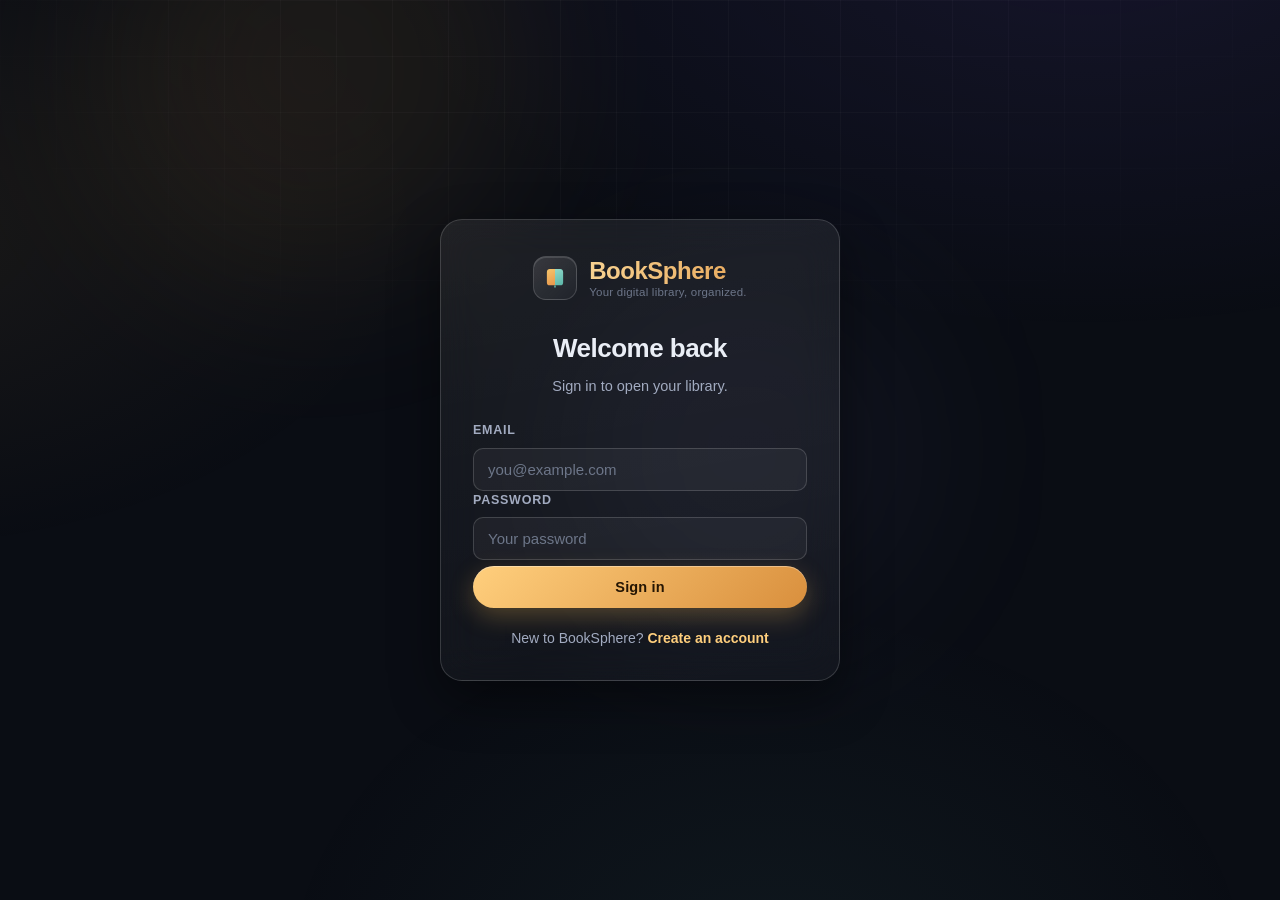
==== src/main/resources/static/customer-dashboard.html @ 78bd6151 "Added authentication" ====
<!DOCTYPE html>
<html lang="en">
<head>
  <meta charset="UTF-8">
  <meta name="viewport" content="width=device-width, initial-scale=1.0">
  <meta name="description" content="Customer dashboard - BookSphere.">
  <title>Customer Dashboard &middot; BookSphere</title>
  <link rel="stylesheet" href="css/style.css">
  <link rel="stylesheet" href="css/auth.css">
</head>
<body data-page="dashboard" data-role="CUSTOMER">

  <div class="app-bg" aria-hidden="true">
    <div class="orb orb--amber"></div>
    <div class="orb orb--teal"></div>
    <div class="grid-haze"></div>
  </div>

  <header class="site-header">
    <div class="site-header-inner">
      <a class="brand" href="#" aria-label="BookSphere home">
        <span class="brand-mark" aria-hidden="true">
          <svg viewBox="0 0 32 32" fill="none">
            <path d="M6 8.5C6 6.57 7.57 5 9.5 5H16v20H9.5A3.5 3.5 0 0 1 6 21.5v-13Z" fill="url(#g-brand)"/>
            <path d="M26 8.5C26 6.57 24.43 5 22.5 5H16v20h6.5a3.5 3.5 0 0 0 3.5-3.5v-13Z" fill="url(#g-brand2)"/>
            <rect x="15.1" y="25" width="1.8" height="3" rx="0.9" fill="url(#g-brand2)"/>
            <defs>
              <linearGradient id="g-brand" x1="6" y1="5" x2="16" y2="25" gradientUnits="userSpaceOnUse">
                <stop stop-color="#F5C56B"/><stop offset="1" stop-color="#E8964B"/>
              </linearGradient>
              <linearGradient id="g-brand2" x1="16" y1="5" x2="26" y2="25" gradientUnits="userSpaceOnUse">
                <stop stop-color="#8FD8C9"/><stop offset="1" stop-color="#5BB6A8"/>
              </linearGradient>
            </defs>
          </svg>
        </span>
        <span class="brand-text">
          <span class="brand-name">BookSphere</span>
          <span class="brand-tagline">Your digital library, organized.</span>
        </span>
      </a>

      <nav class="header-actions" aria-label="User actions">
        <span class="user-chip">
          <span class="user-name" id="userName">…</span>
          <span class="role-badge role-badge--customer" id="userRole">CUSTOMER</span>
        </span>
        <button type="button" class="btn btn-ghost" id="logoutBtn">
          <svg class="icon" viewBox="0 0 24 24" aria-hidden="true"><path d="M9 21H5a2 2 0 0 1-2-2V5a2 2 0 0 1 2-2h4M16 17l5-5-5-5M21 12H9" stroke="currentColor" stroke-width="2" stroke-linecap="round" stroke-linejoin="round" fill="none"/></svg>
          <span>Logout</span>
        </button>
      </nav>
    </div>
  </header>

  <main class="page">
    <section class="placeholder-panel animate-in">
      <div class="placeholder-art" aria-hidden="true">
        <svg viewBox="0 0 120 96">
          <rect x="18" y="26" width="34" height="48" rx="6" fill="none" stroke="#F5C56B" stroke-width="2.5" opacity=".85"/>
          <rect x="30" y="14" width="34" height="48" rx="6" fill="none" stroke="#7ED6C8" stroke-width="2.5" opacity=".85"/>
          <rect x="42" y="4" width="34" height="48" rx="6" fill="#2A303F"/>
          <rect x="42" y="4" width="34" height="48" rx="6" fill="none" stroke="#A9A3F5" stroke-width="2.5"/>
        </svg>
      </div>
      <p class="eyebrow">Customer Area</p>
      <h1>Welcome, <span id="userGreeting">Customer</span></h1>
      <p class="state-note">
        Your personal dashboard is on its way. Browsing and borrowing features will be
        implemented in the next stage.
      </p>
    </section>
  </main>

  <script src="js/auth.js" defer></script>
</body>
</html>
---- src/main/resources/static/css/style.css ----
/* ==========================================================================
   BookSphere — digital library control center
   Sections:
   1. Design tokens
   2. Reset & base
   3. Background decoration
   4. Buttons & icons
   5. Header
   6. Hero
   7. Statistics
   8. Collection toolbar & search
   9. Book cards
   10. State panels (loading / empty / error)
   11. Modals & forms
   12. Toasts
   13. Utilities
   14. Motion
   15. Responsive
   ========================================================================== */

/* --------------------------------------------------------------------------
   1. Design tokens
   -------------------------------------------------------------------------- */
:root {
  --bg: #0a0d14;
  --bg-soft: #0e1220;
  --surface: rgba(255, 255, 255, 0.045);
  --surface-strong: rgba(255, 255, 255, 0.08);
  --surface-hover: rgba(255, 255, 255, 0.1);
  --border: rgba(255, 255, 255, 0.09);
  --border-strong: rgba(255, 255, 255, 0.16);

  --text: #eaeef6;
  --text-dim: #a2abc0;
  --text-faint: #6d7689;

  --accent: #f0b653;
  --accent-strong: #ffcf7d;
  --accent-deep: #d98f3d;
  --teal: #6fd0c2;
  --violet: #9f9aee;
  --danger: #ef6d6d;
  --danger-strong: #ff8f8f;
  --success: #6fd0a2;

  --radius-sm: 10px;
  --radius: 16px;
  --radius-lg: 22px;

  --shadow: 0 18px 50px rgba(0, 0, 0, 0.45);
  --shadow-soft: 0 10px 30px rgba(0, 0, 0, 0.32);

  --font: "Inter", "Segoe UI", -apple-system, BlinkMacSystemFont, Roboto, "Helvetica Neue", Arial, sans-serif;

  --header-h: 76px;
  --page-max: 1240px;

  --ease: cubic-bezier(0.22, 1, 0.36, 1);
}

/* --------------------------------------------------------------------------
   2. Reset & base
   -------------------------------------------------------------------------- */
*,
*::before,
*::after {
  box-sizing: border-box;
  margin: 0;
  padding: 0;
}

html {
  scroll-behavior: smooth;
}

body {
  font-family: var(--font);
  background: var(--bg);
  color: var(--text);
  line-height: 1.55;
  min-height: 100vh;
  -webkit-font-smoothing: antialiased;
  text-rendering: optimizeLegibility;
  overflow-x: hidden;
}

button {
  font-family: inherit;
  cursor: pointer;
  border: none;
  background: none;
  color: inherit;
}

input {
  font-family: inherit;
}

a {
  color: inherit;
  text-decoration: none;
}

::selection {
  background: rgba(240, 182, 83, 0.32);
  color: var(--text);
}

:focus-visible {
  outline: 2px solid var(--accent);
  outline-offset: 2px;
  border-radius: 4px;
}

.sr-only {
  position: absolute;
  width: 1px;
  height: 1px;
  padding: 0;
  margin: -1px;
  overflow: hidden;
  clip: rect(0 0 0 0);
  white-space: nowrap;
  border: 0;
}

.icon {
  width: 18px;
  height: 18px;
  flex: none;
}

/* --------------------------------------------------------------------------
   3. Background decoration
   -------------------------------------------------------------------------- */
.app-bg {
  position: fixed;
  inset: 0;
  z-index: -1;
  pointer-events: none;
  overflow: hidden;
}

.app-bg::before {
  content: "";
  position: absolute;
  inset: 0;
  background:
    radial-gradient(1200px 700px at 85% -10%, rgba(127, 94, 255, 0.10), transparent 60%),
    radial-gradient(1000px 600px at -10% 25%, rgba(240, 182, 83, 0.07), transparent 55%),
    radial-gradient(900px 700px at 60% 110%, rgba(111, 208, 194, 0.06), transparent 55%);
}

.grid-haze {
  position: absolute;
  inset: 0;
  background-image:
    linear-gradient(rgba(255, 255, 255, 0.028) 1px, transparent 1px),
    linear-gradient(90deg, rgba(255, 255, 255, 0.028) 1px, transparent 1px);
  background-size: 56px 56px;
  mask-image: radial-gradient(ellipse 80% 60% at 50% 0%, #000 30%, transparent 75%);
  -webkit-mask-image: radial-gradient(ellipse 80% 60% at 50% 0%, #000 30%, transparent 75%);
}

.orb {
  position: absolute;
  border-radius: 50%;
  filter: blur(90px);
  opacity: 0.5;
}

.orb--amber { width: 420px; height: 420px; background: rgba(240, 182, 83, 0.16); top: -140px; left: 8%; }
.orb--teal  { width: 380px; height: 380px; background: rgba(111, 208, 194, 0.13); bottom: -120px; right: 6%; }
.orb--violet{ width: 360px; height: 360px; background: rgba(159, 154, 238, 0.12); top: 30%; right: 28%; }

/* --------------------------------------------------------------------------
   4. Buttons & icons
   -------------------------------------------------------------------------- */
.btn {
  display: inline-flex;
  align-items: center;
  justify-content: center;
  gap: 8px;
  padding: 11px 20px;
  border-radius: 999px;
  font-size: 14.5px;
  font-weight: 600;
  letter-spacing: 0.01em;
  transition: transform 0.18s var(--ease), box-shadow 0.18s var(--ease), background 0.18s var(--ease), border-color 0.18s var(--ease), color 0.18s var(--ease);
  white-space: nowrap;
  user-select: none;
}

.btn:active { transform: translateY(1px) scale(0.985); }

.btn-primary {
  background: linear-gradient(135deg, var(--accent-strong), var(--accent-deep));
  color: #241503;
  box-shadow: 0 8px 24px rgba(240, 182, 83, 0.28), inset 0 1px 0 rgba(255, 255, 255, 0.35);
}

.btn-primary:hover {
  transform: translateY(-1px);
  box-shadow: 0 12px 30px rgba(240, 182, 83, 0.38), inset 0 1px 0 rgba(255, 255, 255, 0.4);
}

.btn-ghost {
  background: var(--surface);
  border: 1px solid var(--border-strong);
  color: var(--text);
}

.btn-ghost:hover {
  background: var(--surface-hover);
  border-color: rgba(255, 255, 255, 0.26);
  transform: translateY(-1px);
}

.btn-danger {
  background: linear-gradient(135deg, #ff8f8f, #d95050);
  color: #2b0707;
  box-shadow: 0 8px 24px rgba(239, 109, 109, 0.25);
}

.btn-danger:hover {
  transform: translateY(-1px);
  box-shadow: 0 12px 30px rgba(239, 109, 109, 0.35);
}

.btn:disabled {
  opacity: 0.55;
  cursor: not-allowed;
  transform: none !important;
  box-shadow: none !important;
}

.icon-btn {
  display: inline-flex;
  align-items: center;
  justify-content: center;
  width: 34px;
  height: 34px;
  border-radius: 10px;
  background: var(--surface);
  border: 1px solid var(--border);
  color: var(--text-dim);
  font-size: 20px;
  line-height: 1;
  transition: background 0.16s var(--ease), color 0.16s var(--ease), border-color 0.16s var(--ease), transform 0.16s var(--ease);
}

.icon-btn:hover {
  background: var(--surface-hover);
  color: var(--text);
  transform: translateY(-1px);
}

/* Small square action buttons on cards */
.card-btn {
  display: inline-flex;
  align-items: center;
  justify-content: center;
  width: 34px;
  height: 34px;
  border-radius: 10px;
  border: 1px solid var(--border);
  background: var(--surface);
  color: var(--text-dim);
  transition: all 0.16s var(--ease);
}

.card-btn svg { width: 16px; height: 16px; }

.card-btn--edit:hover {
  color: var(--accent-strong);
  border-color: rgba(240, 182, 83, 0.4);
  background: rgba(240, 182, 83, 0.1);
}

.card-btn--delete:hover {
  color: var(--danger-strong);
  border-color: rgba(239, 109, 109, 0.4);
  background: rgba(239, 109, 109, 0.1);
}

/* --------------------------------------------------------------------------
   5. Header
   -------------------------------------------------------------------------- */
.site-header {
  position: sticky;
  top: 0;
  z-index: 40;
  height: var(--header-h);
  backdrop-filter: blur(18px);
  -webkit-backdrop-filter: blur(18px);
  background: rgba(10, 13, 20, 0.72);
  border-bottom: 1px solid var(--border);
}

.site-header-inner {
  max-width: var(--page-max);
  margin: 0 auto;
  padding: 0 28px;
  height: 100%;
  display: flex;
  align-items: center;
  justify-content: space-between;
  gap: 20px;
}

.brand {
  display: flex;
  align-items: center;
  gap: 12px;
  border-radius: 12px;
}

.brand-mark {
  display: grid;
  place-items: center;
  width: 44px;
  height: 44px;
  border-radius: 13px;
  background: linear-gradient(140deg, rgba(255, 255, 255, 0.12), rgba(255, 255, 255, 0.03));
  border: 1px solid var(--border-strong);
  box-shadow: inset 0 1px 0 rgba(255, 255, 255, 0.12);
}

.brand-mark svg { width: 26px; height: 26px; }

.brand-text { display: flex; flex-direction: column; line-height: 1.2; }

.brand-name {
  font-size: 20px;
  font-weight: 800;
  letter-spacing: -0.02em;
  background: linear-gradient(90deg, #f7d291, #e9a95c);
  -webkit-background-clip: text;
  background-clip: text;
  -webkit-text-fill-color: transparent;
}

.brand-tagline {
  font-size: 11.5px;
  color: var(--text-faint);
  letter-spacing: 0.02em;
}

.header-actions { display: flex; align-items: center; gap: 12px; }

/* --------------------------------------------------------------------------
   6. Hero
   -------------------------------------------------------------------------- */
.page {
  max-width: var(--page-max);
  margin: 0 auto;
  padding: 0 28px;
}

.hero {
  position: relative;
  display: grid;
  grid-template-columns: 1.15fr 0.85fr;
  gap: 40px;
  align-items: center;
  padding: 72px 0 48px;
}

.hero-copy { position: relative; z-index: 2; }

.eyebrow {
  display: inline-flex;
  align-items: center;
  gap: 8px;
  font-size: 12px;
  font-weight: 700;
  letter-spacing: 0.16em;
  text-transform: uppercase;
  color: var(--accent);
  margin-bottom: 18px;
}

.eyebrow::before {
  content: "";
  width: 22px;
  height: 1.5px;
  background: linear-gradient(90deg, var(--accent), transparent);
  border-radius: 2px;
}

.hero-title {
  font-size: clamp(40px, 5.4vw, 66px);
  font-weight: 800;
  line-height: 1.04;
  letter-spacing: -0.035em;
  margin-bottom: 20px;
}

.hero-accent {
  background: linear-gradient(100deg, #f6cf86, #e9a95c 55%, #b98c4a);
  -webkit-background-clip: text;
  background-clip: text;
  -webkit-text-fill-color: transparent;
}

.hero-sub {
  font-size: 17px;
  color: var(--text-dim);
  max-width: 52ch;
}

.hero-art { position: relative; display: flex; justify-content: center; z-index: 1; }

.hero-art-stack { position: relative; }

.stack-svg {
  width: min(400px, 100%);
  height: auto;
  filter: drop-shadow(0 30px 50px rgba(0, 0, 0, 0.5));
}

.hero-art-glow {
  position: absolute;
  inset: 12% 5%;
  background: radial-gradient(closest-side, rgba(240, 182, 83, 0.22), rgba(111, 208, 194, 0.12), transparent);
  filter: blur(30px);
  z-index: -1;
  border-radius: 50%;
}

/* --------------------------------------------------------------------------
   7. Statistics
   -------------------------------------------------------------------------- */
.stats {
  display: grid;
  grid-template-columns: repeat(3, 1fr);
  gap: 16px;
  margin-bottom: 64px;
}

.stat-card {
  display: flex;
  align-items: center;
  gap: 16px;
  padding: 22px 24px;
  background: linear-gradient(150deg, var(--surface-strong), var(--surface));
  border: 1px solid var(--border);
  border-radius: var(--radius);
  backdrop-filter: blur(14px);
  -webkit-backdrop-filter: blur(14px);
  box-shadow: var(--shadow-soft);
  transition: transform 0.22s var(--ease), border-color 0.22s var(--ease);
}

.stat-card:hover {
  transform: translateY(-3px);
  border-color: var(--border-strong);
}

.stat-icon {
  display: grid;
  place-items: center;
  width: 48px;
  height: 48px;
  border-radius: 14px;
  flex: none;
}

.stat-icon svg {
  width: 24px;
  height: 24px;
  stroke: currentColor;
  fill: none;
  stroke-width: 1.7;
  stroke-linecap: round;
  stroke-linejoin: round;
}

.stat-card--books .stat-icon      { color: var(--accent);  background: rgba(240, 182, 83, 0.12);  border: 1px solid rgba(240, 182, 83, 0.28); }
.stat-card--copies .stat-icon     { color: var(--teal);    background: rgba(111, 208, 194, 0.12); border: 1px solid rgba(111, 208, 194, 0.28); }
.stat-card--categories .stat-icon { color: var(--violet);  background: rgba(159, 154, 238, 0.12); border: 1px solid rgba(159, 154, 238, 0.28); }

.stat-body { display: flex; flex-direction: column; }

.stat-label {
  font-size: 12.5px;
  font-weight: 600;
  letter-spacing: 0.08em;
  text-transform: uppercase;
  color: var(--text-faint);
}

.stat-value {
  font-size: 32px;
  font-weight: 800;
  letter-spacing: -0.02em;
  line-height: 1.1;
}

.stat-card--books .stat-value      { color: var(--accent-strong); }
.stat-card--copies .stat-value     { color: var(--teal); }
.stat-card--categories .stat-value { color: var(--violet); }

/* --------------------------------------------------------------------------
   8. Collection toolbar & search
   -------------------------------------------------------------------------- */
.collection { padding-bottom: 40px; }

.collection-toolbar {
  display: flex;
  align-items: center;
  flex-wrap: wrap;
  gap: 16px;
  margin-bottom: 24px;
}

.collection-title {
  font-size: 26px;
  font-weight: 800;
  letter-spacing: -0.02em;
  margin-right: auto;
}

.search-wrap {
  position: relative;
  flex: 1 1 320px;
  max-width: 460px;
}

.search-icon {
  position: absolute;
  left: 15px;
  top: 50%;
  transform: translateY(-50%);
  width: 18px;
  height: 18px;
  fill: none;
  stroke: var(--text-faint);
  stroke-width: 1.9;
  stroke-linecap: round;
  pointer-events: none;
}

.search-input {
  width: 100%;
  padding: 12px 42px 12px 44px;
  border-radius: 999px;
  border: 1px solid var(--border-strong);
  background: var(--surface);
  color: var(--text);
  font-size: 14.5px;
  transition: border-color 0.18s var(--ease), background 0.18s var(--ease), box-shadow 0.18s var(--ease);
}

.search-input::placeholder { color: var(--text-faint); }

.search-input:focus {
  outline: none;
  border-color: rgba(240, 182, 83, 0.55);
  background: var(--surface-strong);
  box-shadow: 0 0 0 4px rgba(240, 182, 83, 0.12);
}

.search-input::-webkit-search-cancel-button { display: none; }

.search-clear {
  position: absolute;
  right: 10px;
  top: 50%;
  transform: translateY(-50%);
  width: 28px;
  height: 28px;
  border-radius: 50%;
  color: var(--text-dim);
  font-size: 18px;
  line-height: 1;
  display: grid;
  place-items: center;
  transition: background 0.16s var(--ease), color 0.16s var(--ease);
}

.search-clear:hover { background: var(--surface-hover); color: var(--text); }

.result-count {
  font-size: 13px;
  color: var(--text-faint);
  white-space: nowrap;
}

/* --------------------------------------------------------------------------
   9. Book cards
   -------------------------------------------------------------------------- */
.books-grid {
  display: grid;
  grid-template-columns: repeat(auto-fill, minmax(262px, 1fr));
  gap: 18px;
}

.book-card {
  position: relative;
  display: flex;
  flex-direction: column;
  border-radius: var(--radius);
  background: linear-gradient(160deg, var(--surface-strong), var(--surface));
  border: 1px solid var(--border);
  backdrop-filter: blur(12px);
  -webkit-backdrop-filter: blur(12px);
  box-shadow: var(--shadow-soft);
  overflow: hidden;
  cursor: pointer;
  transition: transform 0.22s var(--ease), border-color 0.22s var(--ease), box-shadow 0.22s var(--ease);
}

.book-card:hover {
  transform: translateY(-4px);
  border-color: var(--border-strong);
  box-shadow: 0 20px 46px rgba(0, 0, 0, 0.5);
}

/* Category-tinted spine accent */
.book-spine {
  position: absolute;
  inset: 0 auto 0 0;
  width: 5px;
  background: linear-gradient(180deg,
    hsl(var(--cat-hue) 85% 68%),
    hsl(var(--cat-hue) 80% 46%));
}

.book-card-body { padding: 22px 22px 18px; display: flex; flex-direction: column; gap: 6px; flex: 1; }

.book-card-top {
  display: flex;
  align-items: center;
  justify-content: space-between;
  gap: 10px;
  margin-bottom: 8px;
}

.badge {
  display: inline-flex;
  align-items: center;
  gap: 6px;
  padding: 4px 10px;
  border-radius: 999px;
  font-size: 11.5px;
  font-weight: 700;
  letter-spacing: 0.02em;
  color: hsl(var(--cat-hue) 90% 78%);
  background: hsla(var(--cat-hue), 70%, 60%, 0.14);
  border: 1px solid hsla(var(--cat-hue), 75%, 65%, 0.28);
}

.badge::before {
  content: "";
  width: 6px;
  height: 6px;
  border-radius: 50%;
  background: hsl(var(--cat-hue) 90% 70%);
  box-shadow: 0 0 8px hsl(var(--cat-hue) 90% 70%);
}

.book-id {
  font-size: 11.5px;
  font-weight: 700;
  color: var(--text-faint);
  letter-spacing: 0.04em;
}

.book-title {
  font-size: 17.5px;
  font-weight: 700;
  line-height: 1.3;
  letter-spacing: -0.015em;
  display: -webkit-box;
  -webkit-line-clamp: 2;
  -webkit-box-orient: vertical;
  overflow: hidden;
  min-height: 2.6em;
}

.book-author {
  font-size: 13.5px;
  color: var(--text-dim);
  display: -webkit-box;
  -webkit-line-clamp: 1;
  -webkit-box-orient: vertical;
  overflow: hidden;
}

.book-meta {
  display: flex;
  align-items: center;
  justify-content: space-between;
  gap: 10px;
  margin-top: 12px;
  padding-top: 14px;
  border-top: 1px dashed var(--border);
}

.book-price {
  font-size: 16px;
  font-weight: 800;
  color: var(--accent-strong);
  letter-spacing: -0.01em;
}

.book-qty {
  display: inline-flex;
  align-items: center;
  gap: 6px;
  font-size: 12.5px;
  font-weight: 600;
  color: var(--text-dim);
  padding: 4px 10px;
  border-radius: 999px;
  background: var(--surface);
  border: 1px solid var(--border);
}

.book-qty--none { color: var(--danger-strong); border-color: rgba(239, 109, 109, 0.3); }

.book-actions {
  display: flex;
  gap: 8px;
  margin-top: 16px;
  opacity: 0;
  transform: translateY(4px);
  transition: opacity 0.2s var(--ease), transform 0.2s var(--ease);
}

.book-card:hover .book-actions,
.book-card:focus-within .book-actions {
  opacity: 1;
  transform: translateY(0);
}

@media (hover: none) {
  .book-actions { opacity: 1; transform: none; }
}

/* --------------------------------------------------------------------------
   10. State panels (loading / empty / error)
   -------------------------------------------------------------------------- */
.state-panel {
  padding: 28px;
  text-align: center;
  border-radius: var(--radius-lg);
  background: linear-gradient(160deg, var(--surface), transparent 70%);
  border: 1px dashed var(--border-strong);
}

.state-panel--center {
  display: flex;
  flex-direction: column;
  align-items: center;
  gap: 12px;
  padding: 72px 28px;
}

.state-panel h3 {
  font-size: 20px;
  font-weight: 700;
  letter-spacing: -0.015em;
}

.state-note {
  color: var(--text-dim);
  font-size: 14.5px;
  max-width: 46ch;
}

.state-glyph {
  color: var(--danger-strong);
}

.state-glyph svg {
  width: 44px;
  height: 44px;
  fill: none;
  stroke: currentColor;
  stroke-width: 1.6;
  stroke-linecap: round;
  stroke-linejoin: round;
}

.empty-art { margin-bottom: 4px; }

.empty-art svg { width: 130px; height: auto; }

/* Loading skeletons */
.skeleton-grid {
  display: grid;
  grid-template-columns: repeat(auto-fill, minmax(262px, 1fr));
  gap: 18px;
}

.skeleton-card {
  height: 218px;
  border-radius: var(--radius);
  background: linear-gradient(100deg,
    var(--surface) 40%,
    rgba(255, 255, 255, 0.085) 50%,
    var(--surface) 60%);
  background-size: 220% 100%;
  animation: shimmer 1.4s linear infinite;
  border: 1px solid var(--border);
}

.state-panel .state-note {
  margin: 14px auto 0;
  display: flex;
  align-items: center;
  justify-content: center;
  gap: 10px;
}

.loading-spinner {
  width: 18px;
  height: 18px;
  border-radius: 50%;
  border: 2px solid var(--border-strong);
  border-top-color: var(--accent);
  animation: spin 0.8s linear infinite;
}

/* --------------------------------------------------------------------------
   11. Modals & forms
   -------------------------------------------------------------------------- */
.modal {
  position: fixed;
  inset: 0;
  z-index: 60;
  display: flex;
  align-items: center;
  justify-content: center;
  padding: 20px;
}

.modal[hidden] { display: none; }

.modal-backdrop {
  position: absolute;
  inset: 0;
  background: rgba(4, 6, 10, 0.68);
  backdrop-filter: blur(6px);
  -webkit-backdrop-filter: blur(6px);
  animation: fadeIn 0.2s ease both;
}

.modal-panel {
  position: relative;
  width: min(480px, 100%);
  max-height: calc(100vh - 48px);
  overflow-y: auto;
  background: linear-gradient(170deg, #151a29, #0e1220);
  border: 1px solid var(--border-strong);
  border-radius: var(--radius-lg);
  box-shadow: var(--shadow);
  padding: 26px;
  animation: modalIn 0.28s var(--ease) both;
}

.modal-panel--sm { width: min(400px, 100%); }

.modal-header {
  display: flex;
  align-items: center;
  justify-content: space-between;
  gap: 12px;
  margin-bottom: 22px;
}

.modal-header h2 {
  font-size: 21px;
  font-weight: 800;
  letter-spacing: -0.02em;
}

.modal-body p { color: var(--text-dim); font-size: 14.5px; }
.modal-body .state-note { margin-top: 6px; }

/* Form fields */
#bookForm { display: flex; flex-direction: column; gap: 16px; }

.field { display: flex; flex-direction: column; gap: 7px; }

.field label {
  font-size: 12.5px;
  font-weight: 700;
  letter-spacing: 0.06em;
  text-transform: uppercase;
  color: var(--text-dim);
}

.field-row {
  display: grid;
  grid-template-columns: 1fr 1fr;
  gap: 14px;
}

.field input {
  padding: 12px 14px;
  border-radius: var(--radius-sm);
  border: 1px solid var(--border-strong);
  background: rgba(255, 255, 255, 0.045);
  color: var(--text);
  font-size: 15px;
  transition: border-color 0.18s var(--ease), background 0.18s var(--ease), box-shadow 0.18s var(--ease);
}

.field input::placeholder { color: var(--text-faint); }

.field input:focus {
  outline: none;
  border-color: rgba(240, 182, 83, 0.55);
  background: rgba(255, 255, 255, 0.07);
  box-shadow: 0 0 0 4px rgba(240, 182, 83, 0.12);
}

.field input[aria-invalid="true"] {
  border-color: rgba(239, 109, 109, 0.6);
}

.input-affix { position: relative; }

.input-affix .affix {
  position: absolute;
  left: 14px;
  top: 50%;
  transform: translateY(-50%);
  color: var(--text-faint);
  font-size: 15px;
  font-weight: 600;
  pointer-events: none;
}

.input-affix input { width: 100%; padding-left: 30px; }

.form-error {
  padding: 11px 14px;
  border-radius: var(--radius-sm);
  font-size: 13.5px;
  color: var(--danger-strong);
  background: rgba(239, 109, 109, 0.1);
  border: 1px solid rgba(239, 109, 109, 0.28);
}

.form-actions {
  display: flex;
  justify-content: flex-end;
  gap: 10px;
  margin-top: 6px;
}

/* Details view */
.detail-block { display: flex; flex-direction: column; gap: 14px; }

.detail-cover {
  height: 110px;
  border-radius: var(--radius);
  background:
    linear-gradient(140deg, hsla(var(--cat-hue), 80%, 60%, 0.35), transparent 60%),
    linear-gradient(160deg, var(--surface-strong), var(--surface));
  border: 1px solid var(--border);
  display: flex;
  align-items: flex-end;
  padding: 16px 18px;
}

.detail-cover .badge { margin-bottom: 2px; }

.detail-title {
  font-size: 22px;
  font-weight: 800;
  letter-spacing: -0.02em;
  line-height: 1.25;
}

.detail-sub { color: var(--text-dim); font-size: 15px; }

.detail-grid {
  display: grid;
  grid-template-columns: 1fr 1fr;
  gap: 12px;
}

.detail-cell {
  padding: 14px 16px;
  border-radius: var(--radius-sm);
  background: var(--surface);
  border: 1px solid var(--border);
}

.detail-cell span {
  display: block;
  font-size: 11.5px;
  font-weight: 700;
  letter-spacing: 0.08em;
  text-transform: uppercase;
  color: var(--text-faint);
  margin-bottom: 4px;
}

.detail-cell strong {
  font-size: 17px;
  font-weight: 800;
  color: var(--text);
}

.detail-cell strong.dim { color: var(--text-dim); }

/* --------------------------------------------------------------------------
   12. Toasts
   -------------------------------------------------------------------------- */
.toast-region {
  position: fixed;
  right: 20px;
  bottom: 20px;
  z-index: 80;
  display: flex;
  flex-direction: column;
  gap: 10px;
  max-width: min(380px, calc(100vw - 40px));
}

.toast {
  display: flex;
  align-items: flex-start;
  gap: 11px;
  padding: 13px 15px;
  border-radius: var(--radius-sm);
  background: linear-gradient(160deg, #171c2c, #10141f);
  border: 1px solid var(--border-strong);
  box-shadow: var(--shadow);
  font-size: 14px;
  animation: toastIn 0.3s var(--ease) both;
}

.toast--closing { animation: toastOut 0.25s var(--ease) both; }

.toast-icon {
  width: 20px;
  height: 20px;
  flex: none;
  margin-top: 1px;
}

.toast--success .toast-icon { color: var(--success); }
.toast--error .toast-icon { color: var(--danger-strong); }
.toast--info .toast-icon { color: var(--accent); }

.toast-body { display: flex; flex-direction: column; gap: 2px; }

.toast-title {
  font-weight: 700;
  font-size: 13.5px;
}

.toast-msg { color: var(--text-dim); font-size: 13px; }

/* --------------------------------------------------------------------------
   13. Utilities
   -------------------------------------------------------------------------- */
.site-footer {
  padding: 40px 0 56px;
  text-align: center;
  color: var(--text-faint);
  font-size: 13px;
  border-top: 1px solid var(--border);
  margin-top: 32px;
}

/* --------------------------------------------------------------------------
   14. Motion
   -------------------------------------------------------------------------- */
@keyframes fadeIn {
  from { opacity: 0; }
  to { opacity: 1; }
}

@keyframes fadeUp {
  from { opacity: 0; transform: translateY(16px); }
  to { opacity: 1; transform: translateY(0); }
}

@keyframes modalIn {
  from { opacity: 0; transform: translateY(18px) scale(0.97); }
  to { opacity: 1; transform: translateY(0) scale(1); }
}

@keyframes toastIn {
  from { opacity: 0; transform: translateX(24px); }
  to { opacity: 1; transform: translateX(0); }
}

@keyframes toastOut {
  from { opacity: 1; transform: translateX(0); }
  to { opacity: 0; transform: translateX(24px); }
}

@keyframes shimmer {
  0% { background-position: 120% 0; }
  100% { background-position: -120% 0; }
}

@keyframes spin {
  to { transform: rotate(360deg); }
}

@keyframes floaty {
  0%, 100% { transform: translateY(0); }
  50% { transform: translateY(-10px); }
}

.book--back { animation: floaty 7s ease-in-out infinite; }
.book--mid  { animation: floaty 8.5s ease-in-out 0.6s infinite; }
.book--front{ animation: floaty 6.5s ease-in-out 1.1s infinite; }

.spark { animation: twinkle 3.2s ease-in-out infinite; }
.spark--b { animation-delay: 1.1s; }
.spark--c { animation-delay: 2s; }

@keyframes twinkle {
  0%, 100% { opacity: 0.5; transform: scale(0.85); }
  50% { opacity: 1; transform: scale(1.1); }
}

.animate-in {
  opacity: 0;
  animation: fadeUp 0.6s var(--ease) forwards;
  animation-delay: var(--delay, 0ms);
}

@media (prefers-reduced-motion: reduce) {
  *, *::before, *::after {
    animation-duration: 0.01ms !important;
    animation-iteration-count: 1 !important;
    transition-duration: 0.01ms !important;
  }
  html { scroll-behavior: auto; }
}

/* --------------------------------------------------------------------------
   15. Responsive
   -------------------------------------------------------------------------- */
@media (max-width: 900px) {
  .hero { grid-template-columns: 1fr; padding-top: 48px; }
  .hero-art { order: -1; }
  .stack-svg { width: min(300px, 80vw); }
}

@media (max-width: 680px) {
  :root { --header-h: 64px; }
  .page { padding: 0 18px; }
  .site-header-inner { padding: 0 18px; }
  .brand-tagline { display: none; }
  .stats { grid-template-columns: 1fr; gap: 12px; }
  .collection-toolbar { flex-direction: column; align-items: stretch; }
  .collection-title { margin-right: 0; }
  .search-wrap { max-width: none; }
  .result-count { align-self: flex-end; }
  .hero { padding-bottom: 36px; }
  .stats { margin-bottom: 44px; }
  .field-row { grid-template-columns: 1fr; }
  .detail-grid { grid-template-columns: 1fr; }
}
---- src/main/resources/static/css/auth.css ----
/* ==========================================================================
   BookSphere — authentication & dashboard placeholder styles
   Small add-on over style.css (reuses the design tokens / form fields).
   ========================================================================== */

/* --------------------------------------------------------------------------
   Auth pages (login / register)
   -------------------------------------------------------------------------- */
.auth-page {
  min-height: 100vh;
  display: flex;
  align-items: center;
  justify-content: center;
  padding: 32px 20px;
}

.auth-card {
  width: min(400px, 100%);
  padding: 36px 32px 30px;
  border-radius: var(--radius-lg);
  background: linear-gradient(170deg, rgba(255, 255, 255, 0.07), rgba(255, 255, 255, 0.03));
  border: 1px solid var(--border-strong);
  backdrop-filter: blur(18px);
  -webkit-backdrop-filter: blur(18px);
  box-shadow: var(--shadow);
}

.auth-card--wide { width: min(440px, 100%); }

.auth-brand {
  display: flex;
  align-items: center;
  justify-content: center;
  gap: 12px;
  margin-bottom: 28px;
}

.auth-brand .brand-name {
  font-size: 24px;
}

.auth-heading {
  text-align: center;
  margin-bottom: 24px;
}

.auth-heading h1 {
  font-size: 26px;
  font-weight: 800;
  letter-spacing: -0.02em;
  margin-bottom: 6px;
}

.auth-heading p {
  color: var(--text-dim);
  font-size: 14.5px;
}

.auth-banner {
  padding: 11px 14px;
  border-radius: var(--radius-sm);
  font-size: 13.5px;
  color: var(--success);
  background: rgba(111, 208, 162, 0.1);
  border: 1px solid rgba(111, 208, 162, 0.28);
  margin-bottom: 18px;
}

.btn-block {
  width: 100%;
  margin-top: 6px;
  padding: 13px 20px;
}

.auth-switch {
  margin-top: 20px;
  text-align: center;
  font-size: 14px;
  color: var(--text-dim);
}

.auth-switch a {
  color: var(--accent-strong);
  font-weight: 600;
}

.auth-switch a:hover { text-decoration: underline; }

/* --------------------------------------------------------------------------
   Role badge + user chip (dashboards)
   -------------------------------------------------------------------------- */
.user-chip {
  display: inline-flex;
  align-items: center;
  gap: 10px;
  padding: 7px 12px;
  border-radius: 999px;
  background: var(--surface);
  border: 1px solid var(--border);
}

.user-name {
  font-size: 13.5px;
  font-weight: 700;
  max-width: 160px;
  overflow: hidden;
  text-overflow: ellipsis;
  white-space: nowrap;
}

.role-badge {
  padding: 3px 10px;
  border-radius: 999px;
  font-size: 11px;
  font-weight: 800;
  letter-spacing: 0.06em;
  text-transform: uppercase;
}

.role-badge--librarian {
  color: var(--accent-strong);
  background: rgba(240, 182, 83, 0.14);
  border: 1px solid rgba(240, 182, 83, 0.35);
}

.role-badge--customer {
  color: var(--teal);
  background: rgba(111, 208, 194, 0.14);
  border: 1px solid rgba(111, 208, 194, 0.35);
}

/* --------------------------------------------------------------------------
   Dashboard placeholder panel
   -------------------------------------------------------------------------- */
.placeholder-panel {
  display: flex;
  flex-direction: column;
  align-items: center;
  text-align: center;
  gap: 14px;
  margin: 80px auto 0;
  padding: 64px 32px;
  max-width: 560px;
  border-radius: var(--radius-lg);
  background: linear-gradient(160deg, var(--surface), transparent 70%);
  border: 1px dashed var(--border-strong);
}

.placeholder-panel .eyebrow {
  margin-bottom: 0;
}

.placeholder-panel h1 {
  font-size: 32px;
  font-weight: 800;
  letter-spacing: -0.025em;
}

.placeholder-art svg {
  width: 130px;
  height: auto;
  margin-bottom: 6px;
}

/* --------------------------------------------------------------------------
   Responsive
   -------------------------------------------------------------------------- */
@media (max-width: 480px) {
  .auth-card { padding: 28px 22px 24px; }
  .user-chip { padding: 5px 8px; }
  .user-name { max-width: 110px; }
}
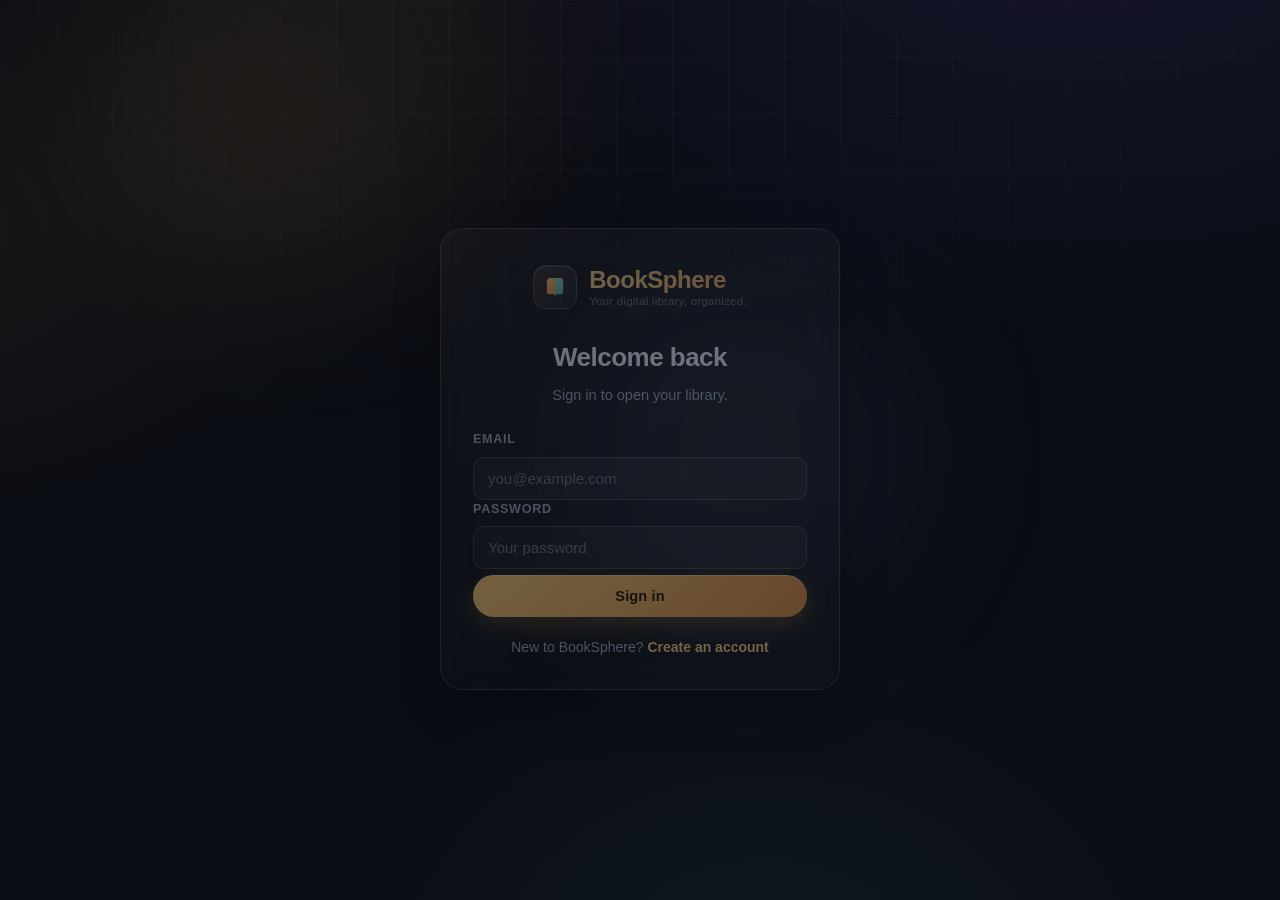
==== commit 4aaf7c69: "Added borrowing backend and secure book operations" ====
--- a/src/main/resources/static/customer-dashboard.html
+++ b/src/main/resources/static/customer-dashboard.html
@@ -6,17 +6,19 @@
   <meta name="description" content="Customer dashboard - BookSphere.">
   <title>Customer Dashboard &middot; BookSphere</title>
   <link rel="stylesheet" href="css/style.css">
-  <link rel="stylesheet" href="css/auth.css">
+  <link rel="stylesheet" href="css/dashboard.css">
 </head>
-<body data-page="dashboard" data-role="CUSTOMER">
+<body data-page="customer">
 
   <div class="app-bg" aria-hidden="true">
     <div class="orb orb--amber"></div>
     <div class="orb orb--teal"></div>
+    <div class="orb orb--violet"></div>
     <div class="grid-haze"></div>
   </div>
 
-  <header class="site-header">
+  <!-- ======================= Header ======================= -->
+  <header class="site-header cust-header">
     <div class="site-header-inner">
       <a class="brand" href="#" aria-label="BookSphere home">
         <span class="brand-mark" aria-hidden="true">
@@ -40,6 +42,13 @@
         </span>
       </a>
 
+      <nav class="cust-nav" aria-label="Primary">
+        <a href="#top" class="active" data-scroll="top">Home</a>
+        <a href="#browse" data-scroll="browse">Browse Books</a>
+        <span class="is-disabled">My Borrowings <span class="soon-tag">Next stage</span></span>
+        <span class="is-disabled">Profile <span class="soon-tag">Next stage</span></span>
+      </nav>
+
       <nav class="header-actions" aria-label="User actions">
         <span class="user-chip">
           <span class="user-name" id="userName">…</span>
@@ -53,25 +62,109 @@
     </div>
   </header>
 
-  <main class="page">
-    <section class="placeholder-panel animate-in">
-      <div class="placeholder-art" aria-hidden="true">
-        <svg viewBox="0 0 120 96">
-          <rect x="18" y="26" width="34" height="48" rx="6" fill="none" stroke="#F5C56B" stroke-width="2.5" opacity=".85"/>
-          <rect x="30" y="14" width="34" height="48" rx="6" fill="none" stroke="#7ED6C8" stroke-width="2.5" opacity=".85"/>
-          <rect x="42" y="4" width="34" height="48" rx="6" fill="#2A303F"/>
-          <rect x="42" y="4" width="34" height="48" rx="6" fill="none" stroke="#A9A3F5" stroke-width="2.5"/>
-        </svg>
+  <main class="page" id="top">
+
+    <!-- Hero -->
+    <section class="cust-hero animate-in">
+      <p class="eyebrow">Customer Area</p>
+      <h1>Welcome back, <span class="hero-accent" id="customerName">Reader</span></h1>
+      <p>Discover something worth reading today.</p>
+    </section>
+
+    <!-- Stats -->
+    <section class="cust-stats" aria-label="Library statistics">
+      <div class="stat-grid stat-grid--2">
+        <article class="stat-card stat-card--books">
+          <span class="stat-icon" aria-hidden="true">
+            <svg viewBox="0 0 24 24"><path d="M4 19.5A2.5 2.5 0 0 1 6.5 17H20V4a1 1 0 0 0-1-1H6.5A2.5 2.5 0 0 0 4 5.5v14Z"/><path d="M4 19.5A2.5 2.5 0 0 0 6.5 22H20v-5"/></svg>
+          </span>
+          <div class="stat-body">
+            <span class="stat-label">Available Books</span>
+            <span class="stat-value" id="statAvailable">0</span>
+          </div>
+        </article>
+
+        <article class="stat-card stat-card--copies">
+          <span class="stat-icon" aria-hidden="true">
+            <svg viewBox="0 0 24 24"><path d="M12 3l8 4.5-8 4.5-8-4.5L12 3Z"/><path d="M4 12l8 4.5 8-4.5"/><path d="M4 16.5l8 4.5 8-4.5"/></svg>
+          </span>
+          <div class="stat-body">
+            <span class="stat-label">Total Books</span>
+            <span class="stat-value" id="statBooks">0</span>
+          </div>
+        </article>
       </div>
-      <p class="eyebrow">Customer Area</p>
-      <h1>Welcome, <span id="userGreeting">Customer</span></h1>
-      <p class="state-note">
-        Your personal dashboard is on its way. Browsing and borrowing features will be
-        implemented in the next stage.
-      </p>
+    </section>
+
+    <!-- Browse -->
+    <section id="browse" class="cust-browse" aria-labelledby="browseTitle">
+      <div class="collection-toolbar">
+        <h2 class="section-title" id="browseTitle">Explore the Collection</h2>
+        <div class="search-wrap">
+          <svg class="search-icon" viewBox="0 0 24 24" aria-hidden="true"><circle cx="11" cy="11" r="7"/><path d="M21 21l-4.3-4.3"/></svg>
+          <label class="sr-only" for="searchInput">Search books by title, author, or category</label>
+          <input type="search" id="searchInput" class="search-input"
+                 placeholder="Search by title, author, or category&hellip;" autocomplete="off">
+          <button type="button" class="search-clear" id="searchClear" aria-label="Clear search" hidden>&times;</button>
+        </div>
+        <span class="result-count" id="resultCount" aria-live="polite"></span>
+      </div>
+
+      <div class="books-grid books-grid--customer" id="booksGrid" aria-live="polite"></div>
+
+      <div class="state-panel" id="loadingState" role="status" aria-label="Loading books">
+        <div class="skeleton-grid" aria-hidden="true">
+          <div class="skeleton-card"></div>
+          <div class="skeleton-card"></div>
+          <div class="skeleton-card"></div>
+          <div class="skeleton-card"></div>
+        </div>
+        <p class="state-note">Opening the shelves&hellip;</p>
+      </div>
+
+      <div class="state-panel state-panel--center" id="errorState" role="alert" hidden>
+        <div class="state-glyph" aria-hidden="true">
+          <svg viewBox="0 0 24 24"><path d="M12 8v5M12 16.5v.5"/><path d="M10.3 3.9L2.4 17.3A2 2 0 0 0 4.1 20h15.8a2 2 0 0 0 1.7-2.7L13.7 3.9a2 2 0 0 0-3.4 0Z"/></svg>
+        </div>
+        <h3>Couldn't reach the library</h3>
+        <p class="state-note">The server may be offline. Check that the backend is running, then try again.</p>
+        <button type="button" class="btn btn-ghost" id="retryBtn">Try again</button>
+      </div>
+
+      <div class="state-panel state-panel--center" id="emptyState" hidden>
+        <div class="empty-art" aria-hidden="true">
+          <svg viewBox="0 0 120 96">
+            <rect x="18" y="26" width="34" height="48" rx="6" fill="none" stroke="#F5C56B" stroke-width="2.5" opacity=".85"/>
+            <rect x="30" y="14" width="34" height="48" rx="6" fill="none" stroke="#7ED6C8" stroke-width="2.5" opacity=".85"/>
+            <rect x="42" y="4" width="34" height="48" rx="6" fill="#2A303F"/>
+            <rect x="42" y="4" width="34" height="48" rx="6" fill="none" stroke="#A9A3F5" stroke-width="2.5"/>
+            <rect x="50" y="14" width="18" height="4" rx="2" fill="rgba(255,255,255,.5)"/>
+            <rect x="50" y="24" width="14" height="3" rx="1.5" fill="rgba(255,255,255,.32)"/>
+            <rect x="50" y="31" width="16" height="3" rx="1.5" fill="rgba(255,255,255,.24)"/>
+          </svg>
+        </div>
+        <h3>Nothing here yet</h3>
+        <p class="state-note">The library is being curated. Check back soon for new titles.</p>
+      </div>
     </section>
   </main>
 
-  <script src="js/auth.js" defer></script>
+  <!-- ======================= Details modal ======================= -->
+  <div class="modal" id="detailsModal" hidden role="dialog" aria-modal="true" aria-labelledby="detailsTitle">
+    <div class="modal-backdrop" data-close></div>
+    <div class="modal-panel modal-panel--details">
+      <div class="modal-header">
+        <h2 id="detailsTitle">Book Details</h2>
+        <button type="button" class="icon-btn" data-close aria-label="Close dialog">&times;</button>
+      </div>
+      <div id="detailsContent"></div>
+    </div>
+  </div>
+
+  <!-- Toast region -->
+  <div class="toast-region" id="toastRegion" aria-live="polite" aria-atomic="false"></div>
+
+  <script src="js/shared.js" defer></script>
+  <script src="js/customer.js" defer></script>
 </body>
 </html>
--- a/src/main/resources/static/css/dashboard.css
+++ b/src/main/resources/static/css/dashboard.css
@@ -0,0 +1,427 @@
+/* ==========================================================================
+   BookSphere — dashboard styles (librarian & customer)
+   Reuses the design tokens and components from style.css.
+   Sections:
+   1. Dashboard layout (sidebar + main)
+   2. Sidebar
+   3. Dashboard header
+   4. Section titles
+   5. Stat grids
+   6. Librarian book management extras
+   7. Customer dashboard
+   8. Small buttons
+   9. Responsive
+   ========================================================================== */
+
+/* --------------------------------------------------------------------------
+   1. Dashboard layout
+   -------------------------------------------------------------------------- */
+.dashboard-layout {
+  display: grid;
+  grid-template-columns: 264px 1fr;
+  min-height: 100vh;
+}
+
+.sidebar-backdrop {
+  display: none;
+  position: fixed;
+  inset: 0;
+  z-index: 49;
+  background: rgba(4, 6, 10, 0.6);
+  backdrop-filter: blur(3px);
+}
+
+.dash-main {
+  min-width: 0;
+  padding: 0 32px 48px;
+}
+
+/* --------------------------------------------------------------------------
+   2. Sidebar
+   -------------------------------------------------------------------------- */
+.sidebar {
+  position: sticky;
+  top: 0;
+  height: 100vh;
+  display: flex;
+  flex-direction: column;
+  padding: 22px 18px;
+  border-right: 1px solid var(--border);
+  background: linear-gradient(180deg, rgba(255, 255, 255, 0.035), rgba(255, 255, 255, 0.015));
+  backdrop-filter: blur(14px);
+  -webkit-backdrop-filter: blur(14px);
+  z-index: 50;
+}
+
+.sidebar-head {
+  display: flex;
+  align-items: center;
+  justify-content: space-between;
+  padding: 0 6px 20px;
+  border-bottom: 1px solid var(--border);
+  margin-bottom: 16px;
+}
+
+.sidebar-head .brand { gap: 10px; }
+
+.sidebar-head .brand-mark { width: 38px; height: 38px; border-radius: 11px; }
+.sidebar-head .brand-mark svg { width: 22px; height: 22px; }
+.sidebar-head .brand-name { font-size: 18px; }
+.sidebar-head .brand-tagline { display: none; }
+
+.sidebar-close { display: none; }
+
+.sidebar-nav {
+  display: flex;
+  flex-direction: column;
+  gap: 4px;
+}
+
+.sidebar-link {
+  display: flex;
+  align-items: center;
+  justify-content: space-between;
+  gap: 10px;
+  padding: 11px 14px;
+  border-radius: var(--radius-sm);
+  font-size: 14.5px;
+  font-weight: 600;
+  color: var(--text-dim);
+  transition: background 0.16s var(--ease), color 0.16s var(--ease), transform 0.16s var(--ease);
+  cursor: pointer;
+  user-select: none;
+}
+
+.sidebar-link:hover {
+  background: var(--surface-hover);
+  color: var(--text);
+}
+
+.sidebar-link.active {
+  background: linear-gradient(135deg, rgba(240, 182, 83, 0.16), rgba(240, 182, 83, 0.06));
+  color: var(--accent-strong);
+  border: 1px solid rgba(240, 182, 83, 0.22);
+}
+
+.sidebar-link.is-disabled {
+  cursor: default;
+  opacity: 0.55;
+}
+
+.sidebar-link.is-disabled:hover {
+  background: none;
+  color: var(--text-dim);
+}
+
+.soon-tag {
+  padding: 2px 8px;
+  border-radius: 999px;
+  font-size: 10px;
+  font-weight: 800;
+  letter-spacing: 0.05em;
+  text-transform: uppercase;
+  color: var(--text-faint);
+  border: 1px solid var(--border);
+}
+
+.sidebar-foot {
+  margin-top: auto;
+  padding-top: 16px;
+  border-top: 1px solid var(--border);
+}
+
+.sidebar-logout { width: 100%; }
+
+/* --------------------------------------------------------------------------
+   3. Dashboard header
+   -------------------------------------------------------------------------- */
+.dash-header {
+  display: flex;
+  align-items: center;
+  justify-content: space-between;
+  gap: 16px;
+  padding: 30px 0 8px;
+  margin-bottom: 26px;
+}
+
+.dash-title h1 {
+  font-size: clamp(24px, 3.2vw, 34px);
+  font-weight: 800;
+  letter-spacing: -0.025em;
+}
+
+.dash-title p {
+  color: var(--text-dim);
+  font-size: 14px;
+  margin-top: 4px;
+}
+
+.menu-toggle {
+  display: none;
+  align-items: center;
+  justify-content: center;
+  width: 42px;
+  height: 42px;
+  border-radius: 12px;
+  border: 1px solid var(--border-strong);
+  background: var(--surface);
+  color: var(--text);
+  font-size: 20px;
+}
+
+.menu-toggle svg { width: 20px; height: 20px; }
+
+.dash-header-right {
+  display: flex;
+  align-items: center;
+  gap: 12px;
+}
+
+/* --------------------------------------------------------------------------
+   4. Section titles
+   -------------------------------------------------------------------------- */
+.dash-section { margin-bottom: 44px; scroll-margin-top: 24px; }
+
+.section-title {
+  font-size: 20px;
+  font-weight: 800;
+  letter-spacing: -0.02em;
+  margin-bottom: 18px;
+}
+
+.section-title .section-count {
+  font-size: 13px;
+  font-weight: 600;
+  color: var(--text-faint);
+  letter-spacing: 0;
+  margin-left: 8px;
+}
+
+/* --------------------------------------------------------------------------
+   5. Stat grids
+   -------------------------------------------------------------------------- */
+.stat-grid {
+  display: grid;
+  gap: 16px;
+}
+
+.stat-grid--4 { grid-template-columns: repeat(4, 1fr); }
+.stat-grid--2 { grid-template-columns: repeat(2, 1fr); }
+
+.stat-grid .stat-card {
+  margin-bottom: 0;
+}
+
+/* --------------------------------------------------------------------------
+   6. Librarian book management extras
+   -------------------------------------------------------------------------- */
+.collection-toolbar {
+  display: flex;
+  align-items: center;
+  flex-wrap: wrap;
+  gap: 16px;
+  margin-bottom: 24px;
+}
+
+.collection-toolbar .section-title {
+  margin: 0 auto 0 0;
+}
+
+.inv-pill {
+  display: inline-flex;
+  align-items: center;
+  gap: 6px;
+  font-size: 12.5px;
+  font-weight: 700;
+  padding: 4px 10px;
+  border-radius: 999px;
+  color: var(--teal);
+  background: rgba(111, 208, 194, 0.12);
+  border: 1px solid rgba(111, 208, 194, 0.3);
+}
+
+.inv-pill--empty {
+  color: var(--danger-strong);
+  background: rgba(239, 109, 109, 0.1);
+  border-color: rgba(239, 109, 109, 0.3);
+}
+
+.inv-pill svg { width: 14px; height: 14px; }
+
+/* --------------------------------------------------------------------------
+   7. Customer dashboard
+   -------------------------------------------------------------------------- */
+.cust-header .site-header-inner { flex-wrap: wrap; }
+
+.cust-nav {
+  display: flex;
+  align-items: center;
+  gap: 4px;
+  order: 3;
+  width: 100%;
+  margin-top: 6px;
+  overflow-x: auto;
+  scrollbar-width: none;
+}
+
+.cust-nav::-webkit-scrollbar { display: none; }
+
+.cust-nav a,
+.cust-nav span {
+  white-space: nowrap;
+  padding: 8px 14px;
+  border-radius: 999px;
+  font-size: 13.5px;
+  font-weight: 600;
+  color: var(--text-dim);
+}
+
+.cust-nav a:hover { color: var(--text); background: var(--surface-hover); }
+.cust-nav a.active { color: var(--accent-strong); background: rgba(240, 182, 83, 0.12); }
+
+.cust-nav .is-disabled {
+  opacity: 0.55;
+  cursor: default;
+  display: inline-flex;
+  align-items: center;
+  gap: 8px;
+}
+
+.cust-nav .soon-tag { font-size: 9.5px; }
+
+.cust-hero {
+  position: relative;
+  padding: 52px 0 40px;
+  max-width: 720px;
+}
+
+.cust-hero h1 {
+  font-size: clamp(34px, 5vw, 52px);
+  font-weight: 800;
+  letter-spacing: -0.03em;
+  line-height: 1.08;
+  margin-bottom: 12px;
+}
+
+.cust-hero .hero-accent {
+  background: linear-gradient(100deg, #7ED6C8, #6FD0C2 55%, #4BA89B);
+  -webkit-background-clip: text;
+  background-clip: text;
+  -webkit-text-fill-color: transparent;
+}
+
+.cust-hero p {
+  color: var(--text-dim);
+  font-size: 17px;
+}
+
+.cust-hero::after {
+  content: "";
+  position: absolute;
+  right: -40px;
+  top: 20px;
+  width: 260px;
+  height: 260px;
+  background: radial-gradient(circle, rgba(111, 208, 194, 0.16), rgba(159, 154, 238, 0.1) 45%, transparent 70%);
+  filter: blur(20px);
+  z-index: -1;
+  pointer-events: none;
+}
+
+.cust-stats { margin-bottom: 48px; }
+
+.cust-browse { padding-bottom: 32px; }
+
+/* Customer book cards: discovery-focused */
+.cust-card .book-actions {
+  opacity: 1;
+  transform: none;
+}
+
+.avail-status {
+  display: inline-flex;
+  align-items: center;
+  gap: 6px;
+  font-size: 12px;
+  font-weight: 700;
+  padding: 4px 10px;
+  border-radius: 999px;
+}
+
+.avail-status--in { color: var(--success); background: rgba(111, 208, 162, 0.12); border: 1px solid rgba(111, 208, 162, 0.3); }
+.avail-status--out { color: var(--danger-strong); background: rgba(239, 109, 109, 0.1); border: 1px solid rgba(239, 109, 109, 0.3); }
+
+.coming-pill {
+  display: inline-flex;
+  align-items: center;
+  gap: 6px;
+  padding: 6px 12px;
+  border-radius: 999px;
+  font-size: 12px;
+  font-weight: 600;
+  color: var(--text-faint);
+  background: var(--surface);
+  border: 1px dashed var(--border-strong);
+}
+
+.coming-pill svg { width: 14px; height: 14px; }
+
+/* --------------------------------------------------------------------------
+   8. Small buttons
+   -------------------------------------------------------------------------- */
+.btn-sm {
+  padding: 8px 14px;
+  font-size: 13px;
+}
+
+.modal-panel--details { width: min(560px, 100%); }
+
+.book-actions--customer {
+  justify-content: space-between;
+  align-items: center;
+}
+
+.detail-foot {
+  margin-top: 4px;
+  padding-top: 16px;
+  border-top: 1px dashed var(--border);
+}
+
+/* --------------------------------------------------------------------------
+   9. Responsive
+   -------------------------------------------------------------------------- */
+@media (max-width: 1100px) {
+  .stat-grid--4 { grid-template-columns: repeat(2, 1fr); }
+}
+
+@media (max-width: 900px) {
+  .sidebar {
+    position: fixed;
+    left: 0;
+    top: 0;
+    transform: translateX(-100%);
+    width: 280px;
+    transition: transform 0.28s var(--ease);
+    box-shadow: var(--shadow);
+  }
+
+  .sidebar.open { transform: translateX(0); }
+  .sidebar-close { display: grid; }
+
+  .sidebar-backdrop.show { display: block; }
+
+  .menu-toggle { display: inline-flex; }
+
+  .dashboard-layout { grid-template-columns: 1fr; }
+
+  .dash-main { padding: 0 22px 40px; }
+}
+
+@media (max-width: 640px) {
+  .stat-grid--4, .stat-grid--2 { grid-template-columns: 1fr; }
+
+  .dash-header { padding-top: 20px; }
+
+  .cust-hero { padding-top: 34px; }
+  .cust-hero::after { width: 180px; height: 180px; }
+}
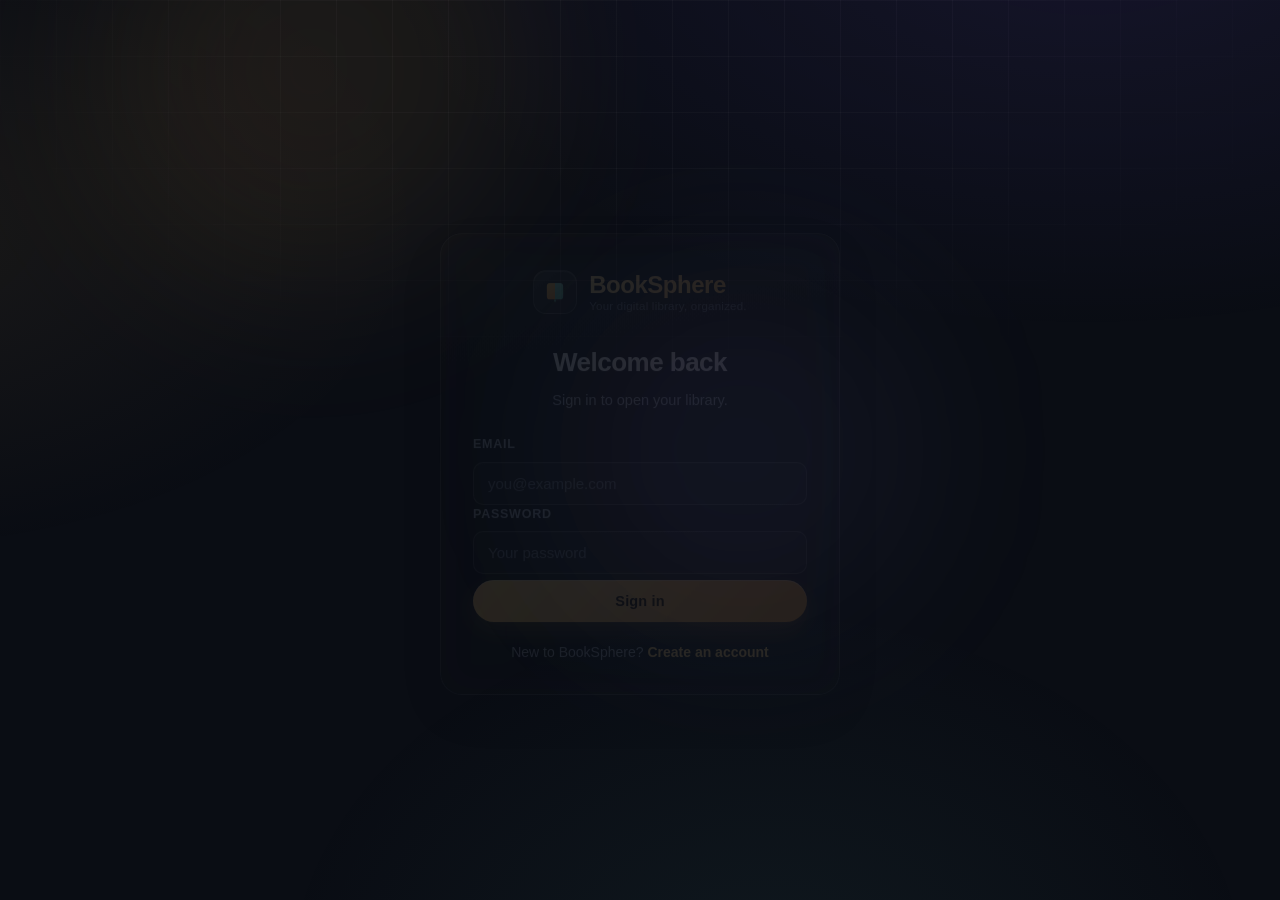
==== commit 16f22f92: "Added borrowing and returning UI" ====
--- a/src/main/resources/static/customer-dashboard.html
+++ b/src/main/resources/static/customer-dashboard.html
@@ -45,7 +45,7 @@
       <nav class="cust-nav" aria-label="Primary">
         <a href="#top" class="active" data-scroll="top">Home</a>
         <a href="#browse" data-scroll="browse">Browse Books</a>
-        <span class="is-disabled">My Borrowings <span class="soon-tag">Next stage</span></span>
+        <a href="#my-borrowings" data-scroll="my-borrowings">My Borrowings</a>
         <span class="is-disabled">Profile <span class="soon-tag">Next stage</span></span>
       </nav>
 
@@ -73,7 +73,7 @@
 
     <!-- Stats -->
     <section class="cust-stats" aria-label="Library statistics">
-      <div class="stat-grid stat-grid--2">
+      <div class="stat-grid stat-grid--3">
         <article class="stat-card stat-card--books">
           <span class="stat-icon" aria-hidden="true">
             <svg viewBox="0 0 24 24"><path d="M4 19.5A2.5 2.5 0 0 1 6.5 17H20V4a1 1 0 0 0-1-1H6.5A2.5 2.5 0 0 0 4 5.5v14Z"/><path d="M4 19.5A2.5 2.5 0 0 0 6.5 22H20v-5"/></svg>
@@ -91,6 +91,16 @@
           <div class="stat-body">
             <span class="stat-label">Total Books</span>
             <span class="stat-value" id="statBooks">0</span>
+          </div>
+        </article>
+
+        <article class="stat-card stat-card--copies">
+          <span class="stat-icon" aria-hidden="true">
+            <svg viewBox="0 0 24 24"><path d="M12 3l8 4.5-8 4.5-8-4.5L12 3Z"/><path d="M4 12l8 4.5 8-4.5"/><path d="M4 16.5l8 4.5 8-4.5"/></svg>
+          </span>
+          <div class="stat-body">
+            <span class="stat-label">My Active Borrowings</span>
+            <span class="stat-value" id="statActiveBorrowings">0</span>
           </div>
         </article>
       </div>
@@ -147,7 +157,118 @@
         <p class="state-note">The library is being curated. Check back soon for new titles.</p>
       </div>
     </section>
+
+    <!-- My Borrowings -->
+    <section id="my-borrowings" class="cust-borrowings" aria-labelledby="borrowingsTitle">
+      <div class="cust-borrowings-header">
+        <h2 class="section-title" id="borrowingsTitle">My Borrowings</h2>
+        <p class="section-subtitle">Keep track of the books you&rsquo;re currently reading.</p>
+      </div>
+
+      <div class="state-panel" id="borrowingsLoading" role="status" aria-label="Loading borrowings">
+        <div class="skeleton-list" aria-hidden="true">
+          <div class="skeleton-row"></div>
+          <div class="skeleton-row"></div>
+          <div class="skeleton-row"></div>
+        </div>
+        <p class="state-note">Loading your borrowings&hellip;</p>
+      </div>
+
+      <div class="state-panel state-panel--center" id="borrowingsError" role="alert" hidden>
+        <div class="state-glyph" aria-hidden="true">
+          <svg viewBox="0 0 24 24"><path d="M12 8v5M12 16.5v.5"/><path d="M10.3 3.9L2.4 17.3A2 2 0 0 0 4.1 20h15.8a2 2 0 0 0 1.7-2.7L13.7 3.9a2 2 0 0 0-3.4 0Z"/></svg>
+        </div>
+        <h3>Couldn't load your borrowings</h3>
+        <p class="state-note" id="borrowingsErrorMsg">Please try again.</p>
+        <button type="button" class="btn btn-ghost" id="borrowingsRetry">Try again</button>
+      </div>
+
+      <div class="state-panel state-panel--center" id="borrowingsEmpty" hidden>
+        <div class="empty-art" aria-hidden="true">
+          <svg viewBox="0 0 120 96">
+            <rect x="18" y="26" width="34" height="48" rx="6" fill="none" stroke="#F5C56B" stroke-width="2.5" opacity=".85"/>
+            <rect x="30" y="14" width="34" height="48" rx="6" fill="none" stroke="#7ED6C8" stroke-width="2.5" opacity=".85"/>
+            <rect x="42" y="4" width="34" height="48" rx="6" fill="#2A303F"/>
+            <rect x="42" y="4" width="34" height="48" rx="6" fill="none" stroke="#A9A3F5" stroke-width="2.5"/>
+            <rect x="50" y="14" width="18" height="4" rx="2" fill="rgba(255,255,255,.5)"/>
+            <rect x="50" y="24" width="14" height="3" rx="1.5" fill="rgba(255,255,255,.32)"/>
+            <rect x="50" y="31" width="16" height="3" rx="1.5" fill="rgba(255,255,255,.24)"/>
+          </svg>
+        </div>
+        <h3>No borrowings yet</h3>
+        <p class="state-note">Explore the collection and find your next book.</p>
+        <a href="#browse" class="btn btn-primary" data-scroll="browse">Browse Books</a>
+      </div>
+
+      <div class="borrowings-table" id="borrowingsTable" hidden>
+        <div class="table-wrapper">
+          <table>
+            <thead>
+              <tr>
+                <th>Book</th>
+                <th>Author</th>
+                <th>Borrowed</th>
+                <th>Due</th>
+                <th>Status</th>
+                <th></th>
+              </tr>
+            </thead>
+            <tbody id="borrowingsBody"></tbody>
+          </table>
+        </div>
+      </div>
+    </section>
   </main>
+
+  <!-- ======================= Borrow Confirm Modal ======================= -->
+  <div class="modal" id="borrowConfirmModal" hidden role="dialog" aria-modal="true" aria-labelledby="borrowConfirmTitle">
+    <div class="modal-backdrop" data-close></div>
+    <div class="modal-panel modal-panel--sm">
+      <div class="modal-header">
+        <h2 id="borrowConfirmTitle">Borrow this book?</h2>
+        <button type="button" class="icon-btn" data-close aria-label="Close dialog">&times;</button>
+      </div>
+      <div class="modal-body">
+        <div class="borrow-confirm-content">
+          <p class="borrow-confirm-label">Book</p>
+          <p class="borrow-confirm-value" id="borrowConfirmTitleText"></p>
+          <p class="borrow-confirm-label">Author</p>
+          <p class="borrow-confirm-value" id="borrowConfirmAuthorText"></p>
+          <p class="borrow-confirm-label">Available copies</p>
+          <p class="borrow-confirm-value" id="borrowConfirmQuantityText"></p>
+          <p class="borrow-confirm-label">Borrowing period</p>
+          <p class="borrow-confirm-value">14 days</p>
+        </div>
+        <div class="form-actions">
+          <button type="button" class="btn btn-ghost" data-close>Cancel</button>
+          <button type="button" class="btn btn-primary" id="borrowConfirmBtn">
+            <span class="btn-label">Confirm Borrow</span>
+          </button>
+        </div>
+      </div>
+    </div>
+  </div>
+
+  <!-- ======================= Return Confirm Modal ======================= -->
+  <div class="modal" id="returnConfirmModal" hidden role="dialog" aria-modal="true" aria-labelledby="returnConfirmTitle">
+    <div class="modal-backdrop" data-close></div>
+    <div class="modal-panel modal-panel--sm">
+      <div class="modal-header">
+        <h2 id="returnConfirmTitle">Return Book</h2>
+        <button type="button" class="icon-btn" data-close aria-label="Close dialog">&times;</button>
+      </div>
+      <div class="modal-body">
+        <p>Are you sure you want to return this book?</p>
+        <p class="state-note" id="returnConfirmBookTitle"></p>
+        <div class="form-actions">
+          <button type="button" class="btn btn-ghost" data-close>Cancel</button>
+          <button type="button" class="btn btn-danger" id="returnConfirmBtn">
+            <span class="btn-label">Return Book</span>
+          </button>
+        </div>
+      </div>
+    </div>
+  </div>
 
   <!-- ======================= Details modal ======================= -->
   <div class="modal" id="detailsModal" hidden role="dialog" aria-modal="true" aria-labelledby="detailsTitle">
@@ -158,6 +279,7 @@
         <button type="button" class="icon-btn" data-close aria-label="Close dialog">&times;</button>
       </div>
       <div id="detailsContent"></div>
+      <div class="modal-footer" id="detailsFooter"></div>
     </div>
   </div>
 
--- a/src/main/resources/static/css/dashboard.css
+++ b/src/main/resources/static/css/dashboard.css
@@ -387,6 +387,189 @@
   border-top: 1px dashed var(--border);
 }
 
+.modal-footer {
+  margin-top: 16px;
+  padding-top: 16px;
+  border-top: 1px dashed var(--border);
+  display: flex;
+  justify-content: flex-end;
+}
+
+.borrow-confirm-content {
+  display: grid;
+  grid-template-columns: auto 1fr;
+  gap: 8px 16px;
+  margin-bottom: 8px;
+}
+
+.borrow-confirm-label {
+  font-size: 13px;
+  font-weight: 600;
+  color: var(--text-dim);
+}
+
+.borrow-confirm-value {
+  font-size: 14px;
+  font-weight: 500;
+  color: var(--text);
+}
+
+.coming-pill {
+  display: inline-flex;
+  align-items: center;
+  gap: 6px;
+  padding: 6px 12px;
+  border-radius: 999px;
+  font-size: 12px;
+  font-weight: 600;
+  color: var(--text-faint);
+  background: var(--surface);
+  border: 1px dashed var(--border-strong);
+}
+
+.coming-pill svg { width: 14px; height: 14px; }
+
+/* --------------------------------------------------------------------------
+   10. Customer Borrowings Section
+   -------------------------------------------------------------------------- */
+.cust-borrowings {
+  padding-bottom: 32px;
+}
+
+.cust-borrowings-header {
+  margin-bottom: 20px;
+}
+
+.section-subtitle {
+  color: var(--text-dim);
+  font-size: 15px;
+  margin-top: 4px;
+}
+
+.borrowings-table {
+  overflow-x: auto;
+}
+
+.table-wrapper {
+  overflow-x: auto;
+}
+
+.borrowings-table table {
+  width: 100%;
+  border-collapse: collapse;
+  font-size: 14px;
+}
+
+.borrowings-table th,
+.borrowings-table td {
+  padding: 12px 16px;
+  text-align: left;
+  border-bottom: 1px solid var(--border);
+}
+
+.borrowings-table th {
+  font-weight: 700;
+  font-size: 12px;
+  text-transform: uppercase;
+  letter-spacing: 0.05em;
+  color: var(--text-faint);
+  background: var(--surface);
+  position: sticky;
+  top: 0;
+  z-index: 1;
+}
+
+.borrowings-table tbody tr {
+  transition: background 0.15s var(--ease);
+}
+
+.borrowings-table tbody tr:hover {
+  background: var(--surface-hover);
+}
+
+.borrow-book-info {
+  display: flex;
+  flex-direction: column;
+  gap: 2px;
+}
+
+.borrow-book-title {
+  font-weight: 600;
+  color: var(--text);
+}
+
+.borrow-book-id {
+  font-size: 12px;
+  color: var(--text-faint);
+}
+
+.borrow-status {
+  display: inline-flex;
+  align-items: center;
+  padding: 4px 10px;
+  border-radius: 999px;
+  font-size: 12px;
+  font-weight: 700;
+}
+
+.status-active {
+  color: var(--teal);
+  background: rgba(111, 208, 194, 0.12);
+  border: 1px solid rgba(111, 208, 194, 0.3);
+}
+
+.status-returned {
+  color: var(--text-dim);
+  background: var(--surface);
+  border: 1px solid var(--border);
+}
+
+.status-overdue {
+  color: var(--danger-strong);
+  background: rgba(239, 109, 109, 0.1);
+  border: 1px solid rgba(239, 109, 109, 0.3);
+}
+
+.status-text {
+  font-size: 13px;
+  color: var(--text-dim);
+}
+
+.skeleton-list {
+  display: flex;
+  flex-direction: column;
+  gap: 12px;
+}
+
+.skeleton-row {
+  height: 56px;
+  background: linear-gradient(90deg, var(--surface) 25%, var(--surface-hover) 50%, var(--surface) 75%);
+  background-size: 200% 100%;
+  animation: shimmer 1.5s infinite;
+  border-radius: var(--radius-sm);
+}
+
+@keyframes shimmer {
+  0% { background-position: 200% 0; }
+  100% { background-position: -200% 0; }
+}
+
+.stat-grid--3 { grid-template-columns: repeat(3, 1fr); }
+
+@media (max-width: 1100px) {
+  .stat-grid--3 { grid-template-columns: repeat(3, 1fr); }
+}
+
+@media (max-width: 640px) {
+  .stat-grid--3 { grid-template-columns: 1fr; }
+  .borrowings-table th:nth-child(3),
+  .borrowings-table td:nth-child(3),
+  .borrowings-table th:nth-child(4),
+  .borrowings-table td:nth-child(4) {
+    display: none;
+  }
+}
+
 /* --------------------------------------------------------------------------
    9. Responsive
    -------------------------------------------------------------------------- */
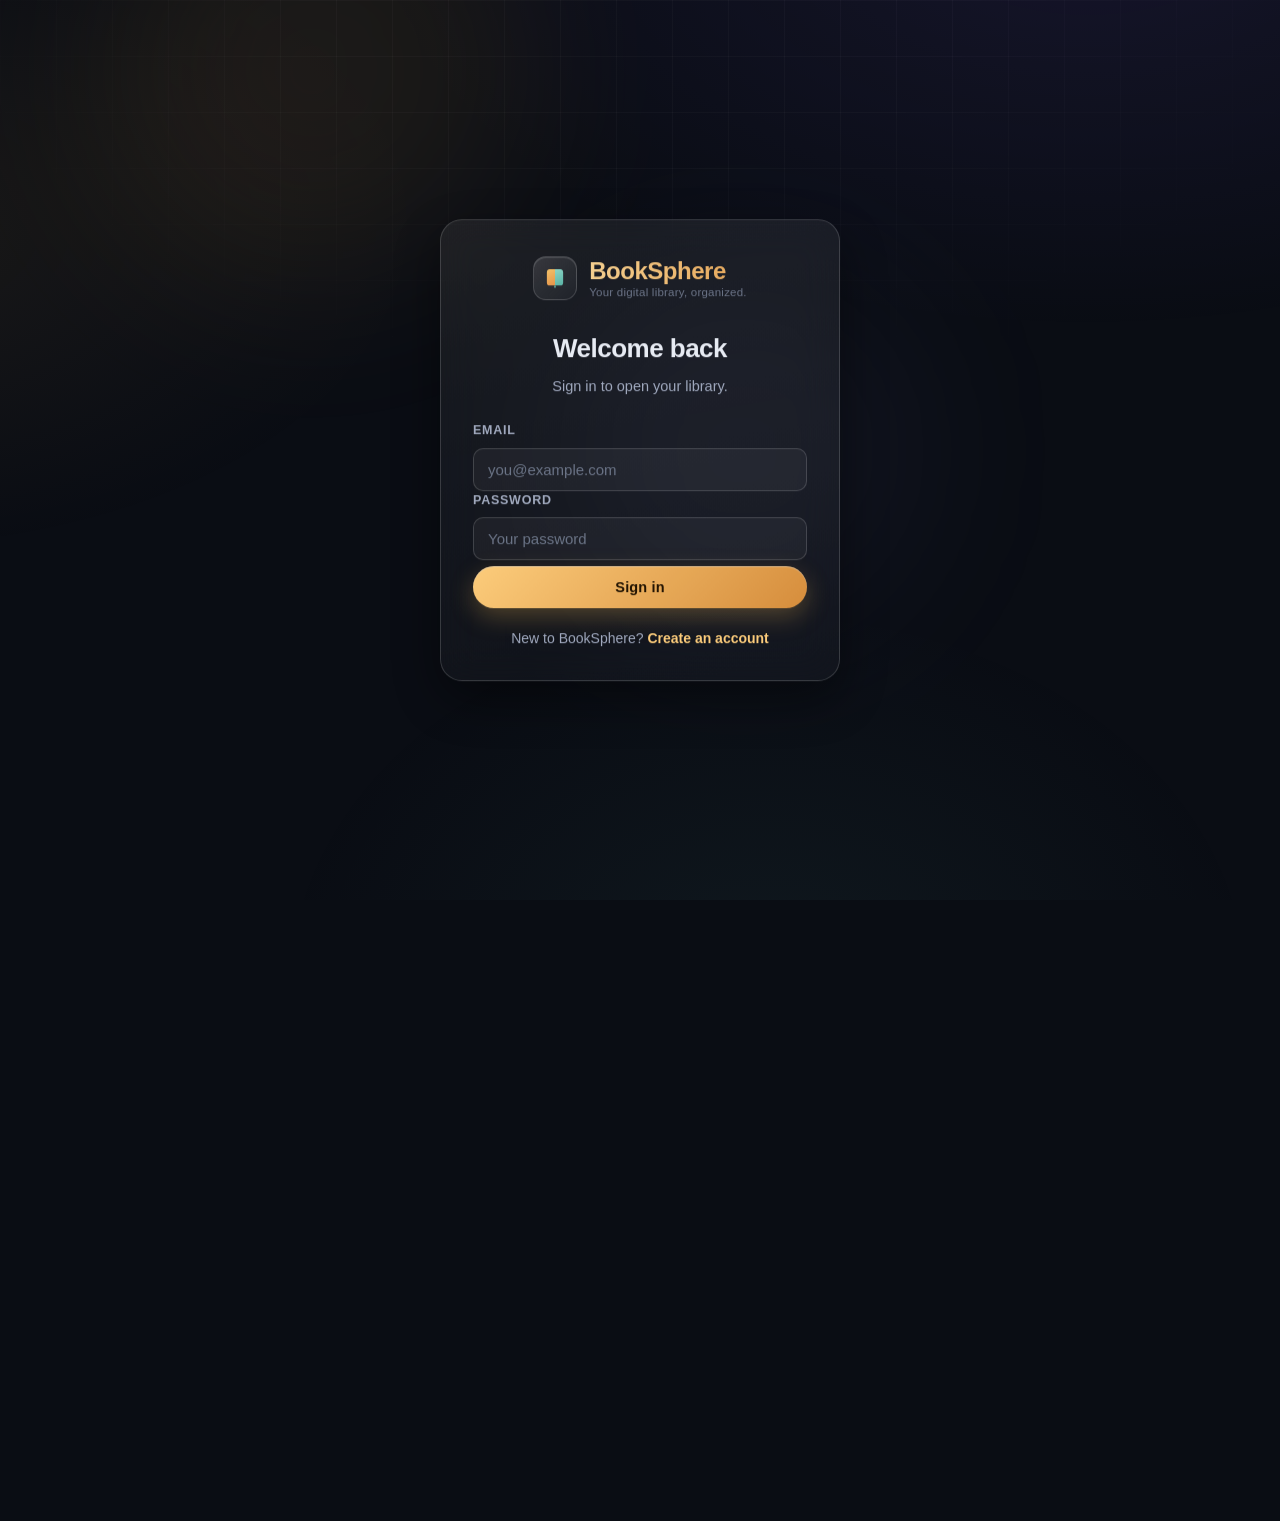
==== commit be0bb6ef: "Modified customer profile" ====
--- a/src/main/resources/static/customer-dashboard.html
+++ b/src/main/resources/static/customer-dashboard.html
@@ -17,208 +17,270 @@
     <div class="grid-haze"></div>
   </div>
 
-  <!-- ======================= Header ======================= -->
-  <header class="site-header cust-header">
-    <div class="site-header-inner">
-      <a class="brand" href="#" aria-label="BookSphere home">
-        <span class="brand-mark" aria-hidden="true">
-          <svg viewBox="0 0 32 32" fill="none">
-            <path d="M6 8.5C6 6.57 7.57 5 9.5 5H16v20H9.5A3.5 3.5 0 0 1 6 21.5v-13Z" fill="url(#g-brand)"/>
-            <path d="M26 8.5C26 6.57 24.43 5 22.5 5H16v20h6.5a3.5 3.5 0 0 0 3.5-3.5v-13Z" fill="url(#g-brand2)"/>
-            <rect x="15.1" y="25" width="1.8" height="3" rx="0.9" fill="url(#g-brand2)"/>
-            <defs>
-              <linearGradient id="g-brand" x1="6" y1="5" x2="16" y2="25" gradientUnits="userSpaceOnUse">
-                <stop stop-color="#F5C56B"/><stop offset="1" stop-color="#E8964B"/>
-              </linearGradient>
-              <linearGradient id="g-brand2" x1="16" y1="5" x2="26" y2="25" gradientUnits="userSpaceOnUse">
-                <stop stop-color="#8FD8C9"/><stop offset="1" stop-color="#5BB6A8"/>
-              </linearGradient>
-            </defs>
-          </svg>
-        </span>
-        <span class="brand-text">
-          <span class="brand-name">BookSphere</span>
-          <span class="brand-tagline">Your digital library, organized.</span>
-        </span>
-      </a>
-
-      <nav class="cust-nav" aria-label="Primary">
-        <a href="#top" class="active" data-scroll="top">Home</a>
-        <a href="#browse" data-scroll="browse">Browse Books</a>
-        <a href="#my-borrowings" data-scroll="my-borrowings">My Borrowings</a>
-        <span class="is-disabled">Profile <span class="soon-tag">Next stage</span></span>
+  <div class="dashboard-layout">
+
+    <!-- ======================= Sidebar ======================= -->
+    <aside class="sidebar" id="sidebar" aria-label="Dashboard navigation">
+      <div class="sidebar-head">
+        <a class="brand" href="#" aria-label="BookSphere home">
+          <span class="brand-mark" aria-hidden="true">
+            <svg viewBox="0 0 32 32" fill="none">
+              <path d="M6 8.5C6 6.57 7.57 5 9.5 5H16v20H9.5A3.5 3.5 0 0 1 6 21.5v-13Z" fill="url(#g-brand)"/>
+              <path d="M26 8.5C26 6.57 24.43 5 22.5 5H16v20h6.5a3.5 3.5 0 0 0 3.5-3.5v-13Z" fill="url(#g-brand2)"/>
+              <rect x="15.1" y="25" width="1.8" height="3" rx="0.9" fill="url(#g-brand2)"/>
+              <defs>
+                <linearGradient id="g-brand" x1="6" y1="5" x2="16" y2="25" gradientUnits="userSpaceOnUse">
+                  <stop stop-color="#F5C56B"/><stop offset="1" stop-color="#E8964B"/>
+                </linearGradient>
+                <linearGradient id="g-brand2" x1="16" y1="5" x2="26" y2="25" gradientUnits="userSpaceOnUse">
+                  <stop stop-color="#8FD8C9"/><stop offset="1" stop-color="#5BB6A8"/>
+                </linearGradient>
+              </defs>
+            </svg>
+          </span>
+          <span class="brand-text">
+            <span class="brand-name">BookSphere</span>
+          </span>
+        </a>
+        <button type="button" class="icon-btn sidebar-close" id="sidebarClose" aria-label="Close menu">&times;</button>
+      </div>
+
+      <nav class="sidebar-nav" aria-label="Primary">
+        <a class="sidebar-link active" href="#" data-section="dashboard">
+          <span>Dashboard</span>
+        </a>
+        <a class="sidebar-link" href="#" data-section="books">
+          <span>Books</span>
+        </a>
+        <a class="sidebar-link" href="#" data-section="borrowings">
+          <span>Borrowings</span>
+        </a>
+        <a class="sidebar-link" href="#" data-section="profile">
+          <span>Profile</span>
+        </a>
       </nav>
 
-      <nav class="header-actions" aria-label="User actions">
-        <span class="user-chip">
-          <span class="user-name" id="userName">…</span>
-          <span class="role-badge role-badge--customer" id="userRole">CUSTOMER</span>
-        </span>
-        <button type="button" class="btn btn-ghost" id="logoutBtn">
+      <div class="sidebar-foot">
+        <button type="button" class="btn btn-ghost sidebar-logout" id="logoutBtn">
           <svg class="icon" viewBox="0 0 24 24" aria-hidden="true"><path d="M9 21H5a2 2 0 0 1-2-2V5a2 2 0 0 1 2-2h4M16 17l5-5-5-5M21 12H9" stroke="currentColor" stroke-width="2" stroke-linecap="round" stroke-linejoin="round" fill="none"/></svg>
           <span>Logout</span>
         </button>
-      </nav>
-    </div>
-  </header>
-
-  <main class="page" id="top">
-
-    <!-- Hero -->
-    <section class="cust-hero animate-in">
-      <p class="eyebrow">Customer Area</p>
-      <h1>Welcome back, <span class="hero-accent" id="customerName">Reader</span></h1>
-      <p>Discover something worth reading today.</p>
-    </section>
-
-    <!-- Stats -->
-    <section class="cust-stats" aria-label="Library statistics">
-      <div class="stat-grid stat-grid--3">
-        <article class="stat-card stat-card--books">
-          <span class="stat-icon" aria-hidden="true">
-            <svg viewBox="0 0 24 24"><path d="M4 19.5A2.5 2.5 0 0 1 6.5 17H20V4a1 1 0 0 0-1-1H6.5A2.5 2.5 0 0 0 4 5.5v14Z"/><path d="M4 19.5A2.5 2.5 0 0 0 6.5 22H20v-5"/></svg>
+      </div>
+    </aside>
+
+    <div class="sidebar-backdrop" id="sidebarBackdrop"></div>
+
+    <!-- ======================= Main ======================= -->
+    <main class="dash-main">
+
+      <header class="dash-header">
+        <button type="button" class="menu-toggle" id="menuToggle" aria-label="Open menu">
+          <svg viewBox="0 0 24 24" fill="none" stroke="currentColor" stroke-width="2" stroke-linecap="round" aria-hidden="true"><path d="M4 6h16M4 12h16M4 18h16"/></svg>
+        </button>
+        <div class="dash-title">
+          <h1 id="greeting">Good day, Reader</h1>
+          <p id="todayDate"></p>
+        </div>
+        <div class="dash-header-right">
+          <span class="user-chip">
+            <span class="user-name" id="userName">…</span>
+            <span class="role-badge role-badge--customer" id="userRole">CUSTOMER</span>
           </span>
-          <div class="stat-body">
-            <span class="stat-label">Available Books</span>
-            <span class="stat-value" id="statAvailable">0</span>
-          </div>
-        </article>
-
-        <article class="stat-card stat-card--copies">
-          <span class="stat-icon" aria-hidden="true">
-            <svg viewBox="0 0 24 24"><path d="M12 3l8 4.5-8 4.5-8-4.5L12 3Z"/><path d="M4 12l8 4.5 8-4.5"/><path d="M4 16.5l8 4.5 8-4.5"/></svg>
-          </span>
-          <div class="stat-body">
-            <span class="stat-label">Total Books</span>
-            <span class="stat-value" id="statBooks">0</span>
-          </div>
-        </article>
-
-        <article class="stat-card stat-card--copies">
-          <span class="stat-icon" aria-hidden="true">
-            <svg viewBox="0 0 24 24"><path d="M12 3l8 4.5-8 4.5-8-4.5L12 3Z"/><path d="M4 12l8 4.5 8-4.5"/><path d="M4 16.5l8 4.5 8-4.5"/></svg>
-          </span>
-          <div class="stat-body">
-            <span class="stat-label">My Active Borrowings</span>
-            <span class="stat-value" id="statActiveBorrowings">0</span>
-          </div>
-        </article>
-      </div>
-    </section>
-
-    <!-- Browse -->
-    <section id="browse" class="cust-browse" aria-labelledby="browseTitle">
-      <div class="collection-toolbar">
-        <h2 class="section-title" id="browseTitle">Explore the Collection</h2>
-        <div class="search-wrap">
-          <svg class="search-icon" viewBox="0 0 24 24" aria-hidden="true"><circle cx="11" cy="11" r="7"/><path d="M21 21l-4.3-4.3"/></svg>
-          <label class="sr-only" for="searchInput">Search books by title, author, or category</label>
-          <input type="search" id="searchInput" class="search-input"
-                 placeholder="Search by title, author, or category&hellip;" autocomplete="off">
-          <button type="button" class="search-clear" id="searchClear" aria-label="Clear search" hidden>&times;</button>
-        </div>
-        <span class="result-count" id="resultCount" aria-live="polite"></span>
-      </div>
-
-      <div class="books-grid books-grid--customer" id="booksGrid" aria-live="polite"></div>
-
-      <div class="state-panel" id="loadingState" role="status" aria-label="Loading books">
-        <div class="skeleton-grid" aria-hidden="true">
-          <div class="skeleton-card"></div>
-          <div class="skeleton-card"></div>
-          <div class="skeleton-card"></div>
-          <div class="skeleton-card"></div>
-        </div>
-        <p class="state-note">Opening the shelves&hellip;</p>
-      </div>
-
-      <div class="state-panel state-panel--center" id="errorState" role="alert" hidden>
-        <div class="state-glyph" aria-hidden="true">
-          <svg viewBox="0 0 24 24"><path d="M12 8v5M12 16.5v.5"/><path d="M10.3 3.9L2.4 17.3A2 2 0 0 0 4.1 20h15.8a2 2 0 0 0 1.7-2.7L13.7 3.9a2 2 0 0 0-3.4 0Z"/></svg>
-        </div>
-        <h3>Couldn't reach the library</h3>
-        <p class="state-note">The server may be offline. Check that the backend is running, then try again.</p>
-        <button type="button" class="btn btn-ghost" id="retryBtn">Try again</button>
-      </div>
-
-      <div class="state-panel state-panel--center" id="emptyState" hidden>
-        <div class="empty-art" aria-hidden="true">
-          <svg viewBox="0 0 120 96">
-            <rect x="18" y="26" width="34" height="48" rx="6" fill="none" stroke="#F5C56B" stroke-width="2.5" opacity=".85"/>
-            <rect x="30" y="14" width="34" height="48" rx="6" fill="none" stroke="#7ED6C8" stroke-width="2.5" opacity=".85"/>
-            <rect x="42" y="4" width="34" height="48" rx="6" fill="#2A303F"/>
-            <rect x="42" y="4" width="34" height="48" rx="6" fill="none" stroke="#A9A3F5" stroke-width="2.5"/>
-            <rect x="50" y="14" width="18" height="4" rx="2" fill="rgba(255,255,255,.5)"/>
-            <rect x="50" y="24" width="14" height="3" rx="1.5" fill="rgba(255,255,255,.32)"/>
-            <rect x="50" y="31" width="16" height="3" rx="1.5" fill="rgba(255,255,255,.24)"/>
-          </svg>
-        </div>
-        <h3>Nothing here yet</h3>
-        <p class="state-note">The library is being curated. Check back soon for new titles.</p>
-      </div>
-    </section>
-
-    <!-- My Borrowings -->
-    <section id="my-borrowings" class="cust-borrowings" aria-labelledby="borrowingsTitle">
-      <div class="cust-borrowings-header">
-        <h2 class="section-title" id="borrowingsTitle">My Borrowings</h2>
-        <p class="section-subtitle">Keep track of the books you&rsquo;re currently reading.</p>
-      </div>
-
-      <div class="state-panel" id="borrowingsLoading" role="status" aria-label="Loading borrowings">
-        <div class="skeleton-list" aria-hidden="true">
-          <div class="skeleton-row"></div>
-          <div class="skeleton-row"></div>
-          <div class="skeleton-row"></div>
-        </div>
-        <p class="state-note">Loading your borrowings&hellip;</p>
-      </div>
-
-      <div class="state-panel state-panel--center" id="borrowingsError" role="alert" hidden>
-        <div class="state-glyph" aria-hidden="true">
-          <svg viewBox="0 0 24 24"><path d="M12 8v5M12 16.5v.5"/><path d="M10.3 3.9L2.4 17.3A2 2 0 0 0 4.1 20h15.8a2 2 0 0 0 1.7-2.7L13.7 3.9a2 2 0 0 0-3.4 0Z"/></svg>
-        </div>
-        <h3>Couldn't load your borrowings</h3>
-        <p class="state-note" id="borrowingsErrorMsg">Please try again.</p>
-        <button type="button" class="btn btn-ghost" id="borrowingsRetry">Try again</button>
-      </div>
-
-      <div class="state-panel state-panel--center" id="borrowingsEmpty" hidden>
-        <div class="empty-art" aria-hidden="true">
-          <svg viewBox="0 0 120 96">
-            <rect x="18" y="26" width="34" height="48" rx="6" fill="none" stroke="#F5C56B" stroke-width="2.5" opacity=".85"/>
-            <rect x="30" y="14" width="34" height="48" rx="6" fill="none" stroke="#7ED6C8" stroke-width="2.5" opacity=".85"/>
-            <rect x="42" y="4" width="34" height="48" rx="6" fill="#2A303F"/>
-            <rect x="42" y="4" width="34" height="48" rx="6" fill="none" stroke="#A9A3F5" stroke-width="2.5"/>
-            <rect x="50" y="14" width="18" height="4" rx="2" fill="rgba(255,255,255,.5)"/>
-            <rect x="50" y="24" width="14" height="3" rx="1.5" fill="rgba(255,255,255,.32)"/>
-            <rect x="50" y="31" width="16" height="3" rx="1.5" fill="rgba(255,255,255,.24)"/>
-          </svg>
-        </div>
-        <h3>No borrowings yet</h3>
-        <p class="state-note">Explore the collection and find your next book.</p>
-        <a href="#browse" class="btn btn-primary" data-scroll="browse">Browse Books</a>
-      </div>
-
-      <div class="borrowings-table" id="borrowingsTable" hidden>
-        <div class="table-wrapper">
-          <table>
-            <thead>
-              <tr>
-                <th>Book</th>
-                <th>Author</th>
-                <th>Borrowed</th>
-                <th>Due</th>
-                <th>Status</th>
-                <th></th>
-              </tr>
-            </thead>
-            <tbody id="borrowingsBody"></tbody>
-          </table>
-        </div>
-      </div>
-    </section>
-  </main>
+        </div>
+      </header>
+
+      <!-- Dashboard -->
+      <section id="dashboard" class="dash-section" aria-labelledby="dashboardTitle">
+        <h2 class="section-title" id="dashboardTitle">Dashboard</h2>
+        <div class="stat-grid stat-grid--3">
+          <article class="stat-card stat-card--books">
+            <span class="stat-icon" aria-hidden="true">
+              <svg viewBox="0 0 24 24"><path d="M4 19.5A2.5 2.5 0 0 1 6.5 17H20V4a1 1 0 0 0-1-1H6.5A2.5 2.5 0 0 0 4 5.5v14Z"/><path d="M4 19.5A2.5 2.5 0 0 0 6.5 22H20v-5"/></svg>
+            </span>
+            <div class="stat-body">
+              <span class="stat-label">Available Books</span>
+              <span class="stat-value" id="statAvailable">0</span>
+            </div>
+          </article>
+
+          <article class="stat-card stat-card--copies">
+            <span class="stat-icon" aria-hidden="true">
+              <svg viewBox="0 0 24 24"><path d="M12 3l8 4.5-8 4.5-8-4.5L12 3Z"/><path d="M4 12l8 4.5 8-4.5"/><path d="M4 16.5l8 4.5 8-4.5"/></svg>
+            </span>
+            <div class="stat-body">
+              <span class="stat-label">Total Books</span>
+              <span class="stat-value" id="statBooks">0</span>
+            </div>
+          </article>
+
+          <article class="stat-card stat-card--categories">
+            <span class="stat-icon" aria-hidden="true">
+              <svg viewBox="0 0 24 24"><path d="M12 3l8 4.5-8 4.5-8-4.5L12 3Z"/><path d="M4 12l8 4.5 8-4.5"/><path d="M4 16.5l8 4.5 8-4.5"/></svg>
+            </span>
+            <div class="stat-body">
+              <span class="stat-label">My Active Borrowings</span>
+              <span class="stat-value" id="statActiveBorrowings">0</span>
+            </div>
+          </article>
+        </div>
+
+        <div class="cust-hero animate-in">
+          <p class="eyebrow">Customer Area</p>
+          <h1>Welcome back, <span class="hero-accent" id="customerName">Reader</span></h1>
+          <p>Discover something worth reading today.</p>
+        </div>
+      </section>
+
+      <!-- Books -->
+      <section id="books" class="dash-section" aria-labelledby="booksTitle" hidden>
+        <div class="collection-toolbar">
+          <h2 class="section-title" id="booksTitle">Explore the Collection</h2>
+          <div class="search-wrap">
+            <svg class="search-icon" viewBox="0 0 24 24" aria-hidden="true"><circle cx="11" cy="11" r="7"/><path d="M21 21l-4.3-4.3"/></svg>
+            <label class="sr-only" for="searchInput">Search books by title, author, or category</label>
+            <input type="search" id="searchInput" class="search-input"
+                   placeholder="Search by title, author, or category&hellip;" autocomplete="off">
+            <button type="button" class="search-clear" id="searchClear" aria-label="Clear search" hidden>&times;</button>
+          </div>
+          <span class="result-count" id="resultCount" aria-live="polite"></span>
+        </div>
+
+        <div class="books-grid books-grid--customer" id="booksGrid" aria-live="polite"></div>
+
+        <div class="state-panel" id="loadingState" role="status" aria-label="Loading books">
+          <div class="skeleton-grid" aria-hidden="true">
+            <div class="skeleton-card"></div>
+            <div class="skeleton-card"></div>
+            <div class="skeleton-card"></div>
+            <div class="skeleton-card"></div>
+          </div>
+          <p class="state-note">Opening the shelves&hellip;</p>
+        </div>
+
+        <div class="state-panel state-panel--center" id="errorState" role="alert" hidden>
+          <div class="state-glyph" aria-hidden="true">
+            <svg viewBox="0 0 24 24"><path d="M12 8v5M12 16.5v.5"/><path d="M10.3 3.9L2.4 17.3A2 2 0 0 0 4.1 20h15.8a2 2 0 0 0 1.7-2.7L13.7 3.9a2 2 0 0 0-3.4 0Z"/></svg>
+          </div>
+          <h3>Couldn't reach the library</h3>
+          <p class="state-note">The server may be offline. Check that the backend is running, then try again.</p>
+          <button type="button" class="btn btn-ghost" id="retryBtn">Try again</button>
+        </div>
+
+        <div class="state-panel state-panel--center" id="emptyState" hidden>
+          <div class="empty-art" aria-hidden="true">
+            <svg viewBox="0 0 120 96">
+              <rect x="18" y="26" width="34" height="48" rx="6" fill="none" stroke="#F5C56B" stroke-width="2.5" opacity=".85"/>
+              <rect x="30" y="14" width="34" height="48" rx="6" fill="none" stroke="#7ED6C8" stroke-width="2.5" opacity=".85"/>
+              <rect x="42" y="4" width="34" height="48" rx="6" fill="#2A303F"/>
+              <rect x="42" y="4" width="34" height="48" rx="6" fill="none" stroke="#A9A3F5" stroke-width="2.5"/>
+              <rect x="50" y="14" width="18" height="4" rx="2" fill="rgba(255,255,255,.5)"/>
+              <rect x="50" y="24" width="14" height="3" rx="1.5" fill="rgba(255,255,255,.32)"/>
+              <rect x="50" y="31" width="16" height="3" rx="1.5" fill="rgba(255,255,255,.24)"/>
+            </svg>
+          </div>
+          <h3>Nothing here yet</h3>
+          <p class="state-note">The library is being curated. Check back soon for new titles.</p>
+        </div>
+      </section>
+
+      <!-- Borrowings -->
+      <section id="borrowings" class="dash-section" aria-labelledby="borrowingsTitle" hidden>
+        <div class="collection-toolbar">
+          <h2 class="section-title" id="borrowingsTitle">My Borrowings</h2>
+          <p class="section-subtitle">Keep track of the books you&rsquo;re currently reading.</p>
+        </div>
+
+        <div class="state-panel" id="borrowingsLoading" role="status" aria-label="Loading borrowings">
+          <div class="skeleton-list" aria-hidden="true">
+            <div class="skeleton-row"></div>
+            <div class="skeleton-row"></div>
+            <div class="skeleton-row"></div>
+          </div>
+          <p class="state-note">Loading your borrowings&hellip;</p>
+        </div>
+
+        <div class="state-panel state-panel--center" id="borrowingsError" role="alert" hidden>
+          <div class="state-glyph" aria-hidden="true">
+            <svg viewBox="0 0 24 24"><path d="M12 8v5M12 16.5v.5"/><path d="M10.3 3.9L2.4 17.3A2 2 0 0 0 4.1 20h15.8a2 2 0 0 0 1.7-2.7L13.7 3.9a2 2 0 0 0-3.4 0Z"/></svg>
+          </div>
+          <h3>Couldn't load your borrowings</h3>
+          <p class="state-note" id="borrowingsErrorMsg">Please try again.</p>
+          <button type="button" class="btn btn-ghost" id="borrowingsRetry">Try again</button>
+        </div>
+
+        <div class="state-panel state-panel--center" id="borrowingsEmpty" hidden>
+          <div class="empty-art" aria-hidden="true">
+            <svg viewBox="0 0 120 96">
+              <rect x="18" y="26" width="34" height="48" rx="6" fill="none" stroke="#F5C56B" stroke-width="2.5" opacity=".85"/>
+              <rect x="30" y="14" width="34" height="48" rx="6" fill="none" stroke="#7ED6C8" stroke-width="2.5" opacity=".85"/>
+              <rect x="42" y="4" width="34" height="48" rx="6" fill="#2A303F"/>
+              <rect x="42" y="4" width="34" height="48" rx="6" fill="none" stroke="#A9A3F5" stroke-width="2.5"/>
+              <rect x="50" y="14" width="18" height="4" rx="2" fill="rgba(255,255,255,.5)"/>
+              <rect x="50" y="24" width="14" height="3" rx="1.5" fill="rgba(255,255,255,.32)"/>
+              <rect x="50" y="31" width="16" height="3" rx="1.5" fill="rgba(255,255,255,.24)"/>
+            </svg>
+          </div>
+          <h3>No borrowings yet</h3>
+          <p class="state-note">Explore the collection and find your next book.</p>
+        </div>
+
+        <div class="borrowings-table" id="borrowingsTable" hidden>
+          <div class="table-wrapper">
+            <table>
+              <thead>
+                <tr>
+                  <th>Book</th>
+                  <th>Author</th>
+                  <th>Borrowed</th>
+                  <th>Due</th>
+                  <th>Status</th>
+                  <th></th>
+                </tr>
+              </thead>
+              <tbody id="borrowingsBody"></tbody>
+            </table>
+          </div>
+        </div>
+      </section>
+
+      <!-- Profile -->
+      <section id="profile" class="dash-section" aria-labelledby="profileTitle" hidden>
+        <h2 class="section-title" id="profileTitle">Profile</h2>
+        <div class="stat-grid stat-grid--2">
+          <article class="stat-card stat-card--books">
+            <span class="stat-icon" aria-hidden="true">
+              <svg viewBox="0 0 24 24"><path d="M20 21v-2a4 4 0 0 0-4-4H8a4 4 0 0 0-4 4v2"/><circle cx="12" cy="7" r="4"/></svg>
+            </span>
+            <div class="stat-body">
+              <span class="stat-label">Name</span>
+              <span class="stat-value" id="profileName">&hellip;</span>
+            </div>
+          </article>
+
+          <article class="stat-card stat-card--copies">
+            <span class="stat-icon" aria-hidden="true">
+              <svg viewBox="0 0 24 24"><path d="M4 4h16c1.1 0 2 .9 2 2v12c0 1.1-.9 2-2 2H4c-1.1 0-2-.9-2-2V6c0-1.1.9-2 2-2z"/><polyline points="22,6 12,13 2,6"/></svg>
+            </span>
+            <div class="stat-body">
+              <span class="stat-label">Email</span>
+              <span class="stat-value" id="profileEmail">&hellip;</span>
+            </div>
+          </article>
+
+          <article class="stat-card stat-card--categories">
+            <span class="stat-icon" aria-hidden="true">
+              <svg viewBox="0 0 24 24"><path d="M12 22s8-4 8-10V5l-8-3-8 3v7c0 6 8 10 8 10z"/></svg>
+            </span>
+            <div class="stat-body">
+              <span class="stat-label">Role</span>
+              <span class="stat-value" id="profileRole">&hellip;</span>
+            </div>
+          </article>
+        </div>
+      </section>
+
+    </main>
+  </div>
 
   <!-- ======================= Borrow Confirm Modal ======================= -->
   <div class="modal" id="borrowConfirmModal" hidden role="dialog" aria-modal="true" aria-labelledby="borrowConfirmTitle">
--- a/src/main/resources/static/css/style.css
+++ b/src/main/resources/static/css/style.css
@@ -61,12 +61,22 @@
 /* --------------------------------------------------------------------------
    2. Reset & base
    -------------------------------------------------------------------------- */
-*,
 *::before,
 *::after {
   box-sizing: border-box;
   margin: 0;
   padding: 0;
+}
+
+* {
+  box-sizing: border-box;
+  margin: 0;
+  padding: 0;
+}
+
+/* Ensure [hidden] attribute works globally */
+[hidden] {
+  display: none !important;
 }
 
 html {
--- a/src/main/resources/static/css/dashboard.css
+++ b/src/main/resources/static/css/dashboard.css
@@ -429,9 +429,94 @@
 
 .coming-pill svg { width: 14px; height: 14px; }
 
-/* --------------------------------------------------------------------------
-   10. Customer Borrowings Section
-   -------------------------------------------------------------------------- */
+.members-table {
+  overflow-x: auto;
+}
+
+.members-table table {
+  width: 100%;
+  border-collapse: collapse;
+  font-size: 14px;
+}
+
+.members-table th,
+.members-table td {
+  padding: 12px 16px;
+  text-align: left;
+  border-bottom: 1px solid var(--border);
+}
+
+.members-table th {
+  font-weight: 700;
+  font-size: 12px;
+  text-transform: uppercase;
+  letter-spacing: 0.05em;
+  color: var(--text-faint);
+  background: var(--surface);
+  position: sticky;
+  top: 0;
+  z-index: 1;
+}
+
+.members-table tbody tr {
+  transition: background 0.15s var(--ease);
+}
+
+.members-table tbody tr:hover {
+  background: var(--surface-hover);
+}
+
+/* Borrowing section stat cards */
+.stat-card--books { --card-accent: var(--teal); }
+.stat-card--copies { --card-accent: var(--accent); }
+.stat-card--categories { --card-accent: var(--accent-strong); }
+
+/* Overdue badge in borrowings table */
+.overdue-badge {
+  display: inline-block;
+  font-size: 10px;
+  font-weight: 800;
+  text-transform: uppercase;
+  letter-spacing: 0.04em;
+  color: var(--danger-strong);
+  background: rgba(239, 109, 109, 0.1);
+  border: 1px solid rgba(239, 109, 109, 0.3);
+  border-radius: 999px;
+  padding: 1px 7px;
+  margin-left: 8px;
+  vertical-align: middle;
+}
+
+/* Row hover for overdue rows */
+.borrowings-table tbody tr.overdue {
+  background: rgba(239, 109, 109, 0.04);
+}
+
+.borrowings-table tbody tr.overdue:hover {
+  background: rgba(239, 109, 109, 0.08);
+}
+
+/* Return confirm modal content */
+.return-confirm-content {
+  margin-bottom: 8px;
+}
+
+.return-confirm-label {
+  font-size: 13px;
+  font-weight: 600;
+  color: var(--text-dim);
+  margin-top: 8px;
+}
+
+.return-confirm-value {
+  font-size: 14px;
+  font-weight: 500;
+  color: var(--text);
+}
+
+/* --------------------------------------------------------------------------
+    10. Customer Borrowings Section
+    -------------------------------------------------------------------------- */
 .cust-borrowings {
   padding-bottom: 32px;
 }
@@ -607,4 +692,23 @@
 
   .cust-hero { padding-top: 34px; }
   .cust-hero::after { width: 180px; height: 180px; }
+}
+
+/* Members table responsive */
+@media (max-width: 900px) {
+  .members-table th:nth-child(3),
+  .members-table td:nth-child(3),
+  .members-table th:nth-child(4),
+  .members-table td:nth-child(4) {
+    display: none;
+  }
+}
+
+@media (max-width: 640px) {
+  .members-table th:nth-child(5),
+  .members-table td:nth-child(5),
+  .members-table th:nth-child(6),
+  .members-table td:nth-child(6) {
+    display: none;
+  }
 }
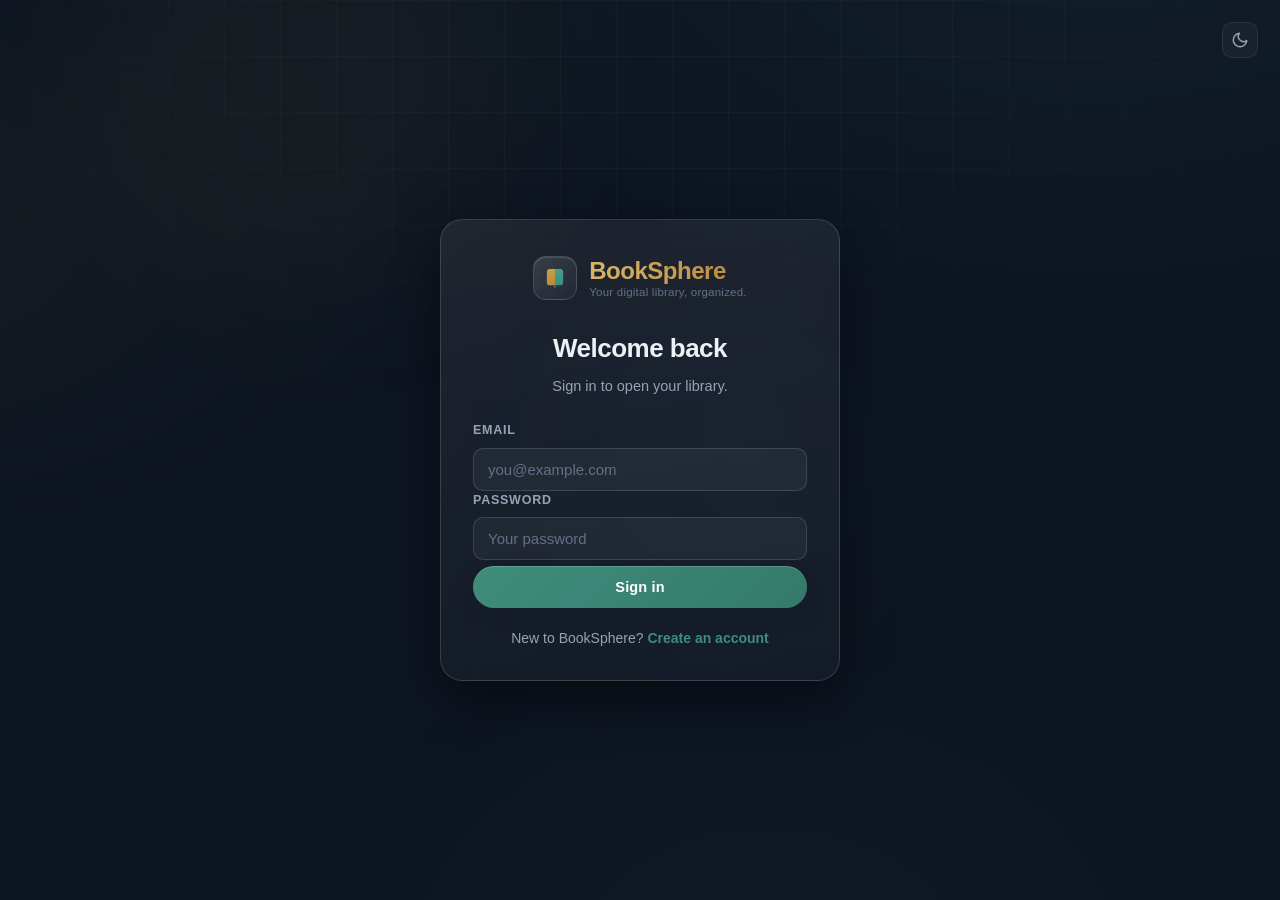
==== commit 974aadfb: "Added member deletion with borrowing safety checks" ====
--- a/src/main/resources/static/customer-dashboard.html
+++ b/src/main/resources/static/customer-dashboard.html
@@ -5,6 +5,7 @@
   <meta name="viewport" content="width=device-width, initial-scale=1.0">
   <meta name="description" content="Customer dashboard - BookSphere.">
   <title>Customer Dashboard &middot; BookSphere</title>
+  <script>(function(){try{var t=localStorage.getItem('booksphere-theme');if(t)document.documentElement.setAttribute('data-theme',t);}catch(e){}})();</script>
   <link rel="stylesheet" href="css/style.css">
   <link rel="stylesheet" href="css/dashboard.css">
 </head>
@@ -30,10 +31,10 @@
               <rect x="15.1" y="25" width="1.8" height="3" rx="0.9" fill="url(#g-brand2)"/>
               <defs>
                 <linearGradient id="g-brand" x1="6" y1="5" x2="16" y2="25" gradientUnits="userSpaceOnUse">
-                  <stop stop-color="#F5C56B"/><stop offset="1" stop-color="#E8964B"/>
+                  <stop stop-color="#c8a24c"/><stop offset="1" stop-color="#b8893a"/>
                 </linearGradient>
                 <linearGradient id="g-brand2" x1="16" y1="5" x2="26" y2="25" gradientUnits="userSpaceOnUse">
-                  <stop stop-color="#8FD8C9"/><stop offset="1" stop-color="#5BB6A8"/>
+                  <stop stop-color="#4a9e8d"/><stop offset="1" stop-color="#3f8d7c"/>
                 </linearGradient>
               </defs>
             </svg>
@@ -61,6 +62,10 @@
       </nav>
 
       <div class="sidebar-foot">
+        <button type="button" class="theme-toggle" id="themeToggle" aria-label="Switch to light mode">
+          <svg class="icon-moon" viewBox="0 0 24 24" fill="none" stroke="currentColor" stroke-width="2" stroke-linecap="round" stroke-linejoin="round"><path d="M21 12.79A9 9 0 1 1 11.21 3 7 7 0 0 0 21 12.79z"/></svg>
+          <svg class="icon-sun" viewBox="0 0 24 24" fill="none" stroke="currentColor" stroke-width="2" stroke-linecap="round" stroke-linejoin="round"><circle cx="12" cy="12" r="5"/><line x1="12" y1="1" x2="12" y2="3"/><line x1="12" y1="21" x2="12" y2="23"/><line x1="4.22" y1="4.22" x2="5.64" y2="5.64"/><line x1="18.36" y1="18.36" x2="19.78" y2="19.78"/><line x1="1" y1="12" x2="3" y2="12"/><line x1="21" y1="12" x2="23" y2="12"/><line x1="4.22" y1="19.78" x2="5.64" y2="18.36"/><line x1="18.36" y1="5.64" x2="19.78" y2="4.22"/></svg>
+        </button>
         <button type="button" class="btn btn-ghost sidebar-logout" id="logoutBtn">
           <svg class="icon" viewBox="0 0 24 24" aria-hidden="true"><path d="M9 21H5a2 2 0 0 1-2-2V5a2 2 0 0 1 2-2h4M16 17l5-5-5-5M21 12H9" stroke="currentColor" stroke-width="2" stroke-linecap="round" stroke-linejoin="round" fill="none"/></svg>
           <span>Logout</span>
@@ -169,10 +174,10 @@
         <div class="state-panel state-panel--center" id="emptyState" hidden>
           <div class="empty-art" aria-hidden="true">
             <svg viewBox="0 0 120 96">
-              <rect x="18" y="26" width="34" height="48" rx="6" fill="none" stroke="#F5C56B" stroke-width="2.5" opacity=".85"/>
-              <rect x="30" y="14" width="34" height="48" rx="6" fill="none" stroke="#7ED6C8" stroke-width="2.5" opacity=".85"/>
-              <rect x="42" y="4" width="34" height="48" rx="6" fill="#2A303F"/>
-              <rect x="42" y="4" width="34" height="48" rx="6" fill="none" stroke="#A9A3F5" stroke-width="2.5"/>
+              <rect x="18" y="26" width="34" height="48" rx="6" fill="none" stroke="#c8a24c" stroke-width="2.5" opacity=".85"/>
+              <rect x="30" y="14" width="34" height="48" rx="6" fill="none" stroke="#4a9e8d" stroke-width="2.5" opacity=".85"/>
+              <rect x="42" y="4" width="34" height="48" rx="6" fill="#1d2733"/>
+              <rect x="42" y="4" width="34" height="48" rx="6" fill="none" stroke="#7f93b3" stroke-width="2.5"/>
               <rect x="50" y="14" width="18" height="4" rx="2" fill="rgba(255,255,255,.5)"/>
               <rect x="50" y="24" width="14" height="3" rx="1.5" fill="rgba(255,255,255,.32)"/>
               <rect x="50" y="31" width="16" height="3" rx="1.5" fill="rgba(255,255,255,.24)"/>
@@ -211,10 +216,10 @@
         <div class="state-panel state-panel--center" id="borrowingsEmpty" hidden>
           <div class="empty-art" aria-hidden="true">
             <svg viewBox="0 0 120 96">
-              <rect x="18" y="26" width="34" height="48" rx="6" fill="none" stroke="#F5C56B" stroke-width="2.5" opacity=".85"/>
-              <rect x="30" y="14" width="34" height="48" rx="6" fill="none" stroke="#7ED6C8" stroke-width="2.5" opacity=".85"/>
-              <rect x="42" y="4" width="34" height="48" rx="6" fill="#2A303F"/>
-              <rect x="42" y="4" width="34" height="48" rx="6" fill="none" stroke="#A9A3F5" stroke-width="2.5"/>
+              <rect x="18" y="26" width="34" height="48" rx="6" fill="none" stroke="#c8a24c" stroke-width="2.5" opacity=".85"/>
+              <rect x="30" y="14" width="34" height="48" rx="6" fill="none" stroke="#4a9e8d" stroke-width="2.5" opacity=".85"/>
+              <rect x="42" y="4" width="34" height="48" rx="6" fill="#1d2733"/>
+              <rect x="42" y="4" width="34" height="48" rx="6" fill="none" stroke="#7f93b3" stroke-width="2.5"/>
               <rect x="50" y="14" width="18" height="4" rx="2" fill="rgba(255,255,255,.5)"/>
               <rect x="50" y="24" width="14" height="3" rx="1.5" fill="rgba(255,255,255,.32)"/>
               <rect x="50" y="31" width="16" height="3" rx="1.5" fill="rgba(255,255,255,.24)"/>
--- a/src/main/resources/static/css/style.css
+++ b/src/main/resources/static/css/style.css
@@ -22,26 +22,41 @@
    1. Design tokens
    -------------------------------------------------------------------------- */
 :root {
-  --bg: #0a0d14;
-  --bg-soft: #0e1220;
-  --surface: rgba(255, 255, 255, 0.045);
-  --surface-strong: rgba(255, 255, 255, 0.08);
-  --surface-hover: rgba(255, 255, 255, 0.1);
-  --border: rgba(255, 255, 255, 0.09);
-  --border-strong: rgba(255, 255, 255, 0.16);
-
-  --text: #eaeef6;
-  --text-dim: #a2abc0;
-  --text-faint: #6d7689;
-
-  --accent: #f0b653;
-  --accent-strong: #ffcf7d;
-  --accent-deep: #d98f3d;
-  --teal: #6fd0c2;
-  --violet: #9f9aee;
-  --danger: #ef6d6d;
-  --danger-strong: #ff8f8f;
-  --success: #6fd0a2;
+  --bg: #0d1521;
+  --bg-soft: #101b29;
+  --surface: rgba(255, 255, 255, 0.035);
+  --surface-strong: rgba(255, 255, 255, 0.06);
+  --surface-hover: rgba(255, 255, 255, 0.09);
+  --border: rgba(255, 255, 255, 0.08);
+  --border-strong: rgba(255, 255, 255, 0.14);
+
+  --text: #edf1f6;
+  --text-dim: #97a3b5;
+  --text-faint: #637087;
+
+  --primary: #3f8d7c;
+  --primary-hover: #347a6b;
+  --primary-soft: rgba(63, 141, 124, 0.14);
+  --primary-border: rgba(63, 141, 124, 0.32);
+
+  --accent: #c8a24c;
+  --accent-strong: #d8b566;
+  --accent-deep: #a9842f;
+  --accent-soft: rgba(200, 162, 76, 0.13);
+  --accent-border: rgba(200, 162, 76, 0.30);
+
+  --teal: #4a9e8d;
+  --violet: #c8a24c;
+
+  --danger: #d97362;
+  --danger-strong: #e8907f;
+  --danger-soft: rgba(217, 115, 98, 0.12);
+  --danger-border: rgba(217, 115, 98, 0.30);
+
+  --success: #5aa886;
+  --success-strong: #6fbf9c;
+  --success-soft: rgba(90, 168, 134, 0.13);
+  --success-border: rgba(90, 168, 134, 0.30);
 
   --radius-sm: 10px;
   --radius: 16px;
@@ -56,6 +71,129 @@
   --page-max: 1240px;
 
   --ease: cubic-bezier(0.22, 1, 0.36, 1);
+}
+
+:root[data-theme="light"] {
+  --bg: #f3f0e9;
+  --bg-soft: #faf7f0;
+  --surface: #fffdf8;
+  --surface-strong: #ffffff;
+  --surface-hover: #efe9dd;
+  --border: rgba(28, 39, 51, 0.10);
+  --border-strong: rgba(28, 39, 51, 0.18);
+
+  --text: #1d2733;
+  --text-dim: #586472;
+  --text-faint: #8a93a1;
+
+  --primary: #2f7d6c;
+  --primary-hover: #286a5c;
+  --primary-soft: rgba(47, 125, 108, 0.12);
+  --primary-border: rgba(47, 125, 108, 0.30);
+
+  --accent: #b8893a;
+  --accent-strong: #976c1f;
+  --accent-deep: #8a6017;
+  --accent-soft: rgba(184, 137, 58, 0.13);
+  --accent-border: rgba(184, 137, 58, 0.32);
+
+  --teal: #2f7d6c;
+  --violet: #b8893a;
+
+  --danger: #c75c4a;
+  --danger-strong: #d27363;
+  --danger-soft: rgba(199, 92, 74, 0.12);
+  --danger-border: rgba(199, 92, 74, 0.30);
+
+  --success: #3f8968;
+  --success-strong: #4a9a78;
+  --success-soft: rgba(63, 137, 104, 0.12);
+  --success-border: rgba(63, 137, 104, 0.30);
+
+  --shadow: 0 18px 50px rgba(28, 39, 51, 0.12);
+  --shadow-soft: 0 10px 30px rgba(28, 39, 51, 0.10);
+}
+
+[data-theme="light"] .app-bg::before {
+  background:
+    radial-gradient(1200px 700px at 85% -10%, rgba(47, 125, 108, 0.05), transparent 60%),
+    radial-gradient(1000px 600px at -10% 25%, rgba(184, 137, 58, 0.05), transparent 55%),
+    radial-gradient(900px 700px at 60% 110%, rgba(63, 141, 124, 0.04), transparent 55%);
+}
+
+[data-theme="light"] .grid-haze {
+  background-image:
+    linear-gradient(rgba(28, 39, 51, 0.03) 1px, transparent 1px),
+    linear-gradient(90deg, rgba(28, 39, 51, 0.03) 1px, transparent 1px);
+}
+
+[data-theme="light"] .site-header {
+  background: rgba(243, 240, 233, 0.86);
+}
+
+[data-theme="light"] .brand-mark {
+  background: linear-gradient(140deg, rgba(28, 39, 51, 0.06), rgba(28, 39, 51, 0.02));
+}
+
+[data-theme="light"] .modal-panel {
+  background: linear-gradient(170deg, #ffffff, #fbf8f1);
+}
+
+[data-theme="light"] .toast {
+  background: linear-gradient(160deg, #ffffff, #fbf8f1);
+}
+
+[data-theme="light"] .auth-card {
+  background: linear-gradient(170deg, rgba(255, 253, 248, 0.97), rgba(255, 253, 248, 0.85));
+}
+
+[data-theme="light"] .sidebar {
+  background: linear-gradient(180deg, #fbf8f1, #f5f1e9);
+}
+
+[data-theme="light"] .user-chip {
+  background: var(--surface);
+}
+
+[data-theme="light"] .stat-card {
+  background: var(--surface-strong);
+}
+
+[data-theme="light"] .search-input {
+  background: var(--surface);
+}
+
+[data-theme="light"] .field input {
+  background: var(--surface);
+}
+
+[data-theme="light"] .detail-cover {
+  background:
+    linear-gradient(140deg, var(--primary-soft), transparent 60%),
+    linear-gradient(160deg, var(--surface-strong), var(--surface));
+}
+
+[data-theme="light"] .detail-cell {
+  background: var(--surface);
+}
+
+[data-theme="light"] .skeleton-card {
+  background: linear-gradient(100deg,
+    var(--surface) 40%,
+    rgba(28, 39, 51, 0.05) 50%,
+    var(--surface) 60%);
+}
+
+[data-theme="light"] .skeleton-row {
+  background: linear-gradient(90deg, var(--surface) 25%, rgba(28, 39, 51, 0.05) 50%, var(--surface) 75%);
+}
+
+[data-theme="light"] .members-table th {
+  background: var(--surface);
+}
+
+[data-theme="light"] .borrowings-table th {
+  background: var(--surface);
 }
 
 /* --------------------------------------------------------------------------
@@ -112,7 +250,7 @@
 }
 
 ::selection {
-  background: rgba(240, 182, 83, 0.32);
+  background: rgba(63, 141, 124, 0.3);
   color: var(--text);
 }
 
@@ -156,9 +294,9 @@
   position: absolute;
   inset: 0;
   background:
-    radial-gradient(1200px 700px at 85% -10%, rgba(127, 94, 255, 0.10), transparent 60%),
-    radial-gradient(1000px 600px at -10% 25%, rgba(240, 182, 83, 0.07), transparent 55%),
-    radial-gradient(900px 700px at 60% 110%, rgba(111, 208, 194, 0.06), transparent 55%);
+    radial-gradient(1200px 700px at 85% -10%, rgba(63, 141, 124, 0.08), transparent 60%),
+    radial-gradient(1000px 600px at -10% 25%, rgba(200, 162, 76, 0.05), transparent 55%),
+    radial-gradient(900px 700px at 60% 110%, rgba(80, 110, 150, 0.05), transparent 55%);
 }
 
 .grid-haze {
@@ -179,9 +317,9 @@
   opacity: 0.5;
 }
 
-.orb--amber { width: 420px; height: 420px; background: rgba(240, 182, 83, 0.16); top: -140px; left: 8%; }
-.orb--teal  { width: 380px; height: 380px; background: rgba(111, 208, 194, 0.13); bottom: -120px; right: 6%; }
-.orb--violet{ width: 360px; height: 360px; background: rgba(159, 154, 238, 0.12); top: 30%; right: 28%; }
+.orb--amber { width: 420px; height: 420px; background: rgba(200, 162, 76, 0.10); top: -140px; left: 8%; }
+.orb--teal  { width: 380px; height: 380px; background: rgba(63, 141, 124, 0.09); bottom: -120px; right: 6%; }
+.orb--violet{ width: 360px; height: 360px; background: rgba(80, 110, 150, 0.06); top: 30%; right: 28%; }
 
 /* --------------------------------------------------------------------------
    4. Buttons & icons
@@ -204,14 +342,14 @@
 .btn:active { transform: translateY(1px) scale(0.985); }
 
 .btn-primary {
-  background: linear-gradient(135deg, var(--accent-strong), var(--accent-deep));
-  color: #241503;
-  box-shadow: 0 8px 24px rgba(240, 182, 83, 0.28), inset 0 1px 0 rgba(255, 255, 255, 0.35);
+  background: linear-gradient(135deg, var(--primary), var(--primary-hover));
+  color: #ffffff;
+  box-shadow: 0 8px 20px rgba(13, 21, 33, 0.22), inset 0 1px 0 rgba(255, 255, 255, 0.18);
 }
 
 .btn-primary:hover {
   transform: translateY(-1px);
-  box-shadow: 0 12px 30px rgba(240, 182, 83, 0.38), inset 0 1px 0 rgba(255, 255, 255, 0.4);
+  box-shadow: 0 12px 26px rgba(13, 21, 33, 0.28), inset 0 1px 0 rgba(255, 255, 255, 0.22);
 }
 
 .btn-ghost {
@@ -222,19 +360,19 @@
 
 .btn-ghost:hover {
   background: var(--surface-hover);
-  border-color: rgba(255, 255, 255, 0.26);
+  border-color: var(--border-strong);
   transform: translateY(-1px);
 }
 
 .btn-danger {
-  background: linear-gradient(135deg, #ff8f8f, #d95050);
-  color: #2b0707;
-  box-shadow: 0 8px 24px rgba(239, 109, 109, 0.25);
+  background: linear-gradient(135deg, var(--danger-strong), var(--danger));
+  color: #ffffff;
+  box-shadow: 0 8px 20px rgba(13, 21, 33, 0.22);
 }
 
 .btn-danger:hover {
   transform: translateY(-1px);
-  box-shadow: 0 12px 30px rgba(239, 109, 109, 0.35);
+  box-shadow: 0 12px 26px rgba(13, 21, 33, 0.28);
 }
 
 .btn:disabled {
@@ -265,6 +403,44 @@
   transform: translateY(-1px);
 }
 
+.theme-toggle {
+  display: inline-flex;
+  align-items: center;
+  justify-content: center;
+  width: 36px;
+  height: 36px;
+  border-radius: 10px;
+  border: 1px solid var(--border);
+  background: var(--surface);
+  color: var(--text-dim);
+  cursor: pointer;
+  transition: background 0.16s var(--ease), color 0.16s var(--ease), border-color 0.16s var(--ease), transform 0.16s var(--ease);
+}
+
+.theme-toggle:hover {
+  background: var(--surface-hover);
+  color: var(--text);
+  transform: translateY(-1px);
+}
+
+.theme-toggle svg {
+  width: 18px;
+  height: 18px;
+}
+
+.theme-toggle .icon-moon { display: block; }
+.theme-toggle .icon-sun { display: none; }
+[data-theme="light"] .theme-toggle .icon-moon { display: none; }
+[data-theme="light"] .theme-toggle .icon-sun { display: block; }
+
+.sidebar-logout { display: flex; align-items: center; gap: 8px; }
+
+.sidebar-foot .theme-toggle {
+  flex: 0 0 auto;
+  width: 36px;
+  height: 36px;
+}
+
 /* Small square action buttons on cards */
 .card-btn {
   display: inline-flex;
@@ -282,15 +458,15 @@
 .card-btn svg { width: 16px; height: 16px; }
 
 .card-btn--edit:hover {
-  color: var(--accent-strong);
-  border-color: rgba(240, 182, 83, 0.4);
-  background: rgba(240, 182, 83, 0.1);
+  color: var(--primary);
+  border-color: var(--primary-border);
+  background: var(--primary-soft);
 }
 
 .card-btn--delete:hover {
   color: var(--danger-strong);
-  border-color: rgba(239, 109, 109, 0.4);
-  background: rgba(239, 109, 109, 0.1);
+  border-color: var(--danger-border);
+  background: var(--danger-soft);
 }
 
 /* --------------------------------------------------------------------------
@@ -344,7 +520,7 @@
   font-size: 20px;
   font-weight: 800;
   letter-spacing: -0.02em;
-  background: linear-gradient(90deg, #f7d291, #e9a95c);
+  background: linear-gradient(90deg, #d8b566, #b8893a);
   -webkit-background-clip: text;
   background-clip: text;
   -webkit-text-fill-color: transparent;
@@ -407,7 +583,7 @@
 }
 
 .hero-accent {
-  background: linear-gradient(100deg, #f6cf86, #e9a95c 55%, #b98c4a);
+  background: linear-gradient(100deg, #d8b566, #c8a24c 55%, #a9842f);
   -webkit-background-clip: text;
   background-clip: text;
   -webkit-text-fill-color: transparent;
@@ -432,7 +608,7 @@
 .hero-art-glow {
   position: absolute;
   inset: 12% 5%;
-  background: radial-gradient(closest-side, rgba(240, 182, 83, 0.22), rgba(111, 208, 194, 0.12), transparent);
+  background: radial-gradient(closest-side, rgba(63, 141, 124, 0.16), rgba(200, 162, 76, 0.10), transparent);
   filter: blur(30px);
   z-index: -1;
   border-radius: 50%;
@@ -486,9 +662,9 @@
   stroke-linejoin: round;
 }
 
-.stat-card--books .stat-icon      { color: var(--accent);  background: rgba(240, 182, 83, 0.12);  border: 1px solid rgba(240, 182, 83, 0.28); }
-.stat-card--copies .stat-icon     { color: var(--teal);    background: rgba(111, 208, 194, 0.12); border: 1px solid rgba(111, 208, 194, 0.28); }
-.stat-card--categories .stat-icon { color: var(--violet);  background: rgba(159, 154, 238, 0.12); border: 1px solid rgba(159, 154, 238, 0.28); }
+.stat-card--books .stat-icon      { color: var(--primary); background: var(--primary-soft);  border: 1px solid var(--primary-border); }
+.stat-card--copies .stat-icon     { color: var(--accent);  background: var(--accent-soft);   border: 1px solid var(--accent-border); }
+.stat-card--categories .stat-icon { color: var(--primary); background: var(--primary-soft);  border: 1px solid var(--primary-border); }
 
 .stat-body { display: flex; flex-direction: column; }
 
@@ -507,9 +683,9 @@
   line-height: 1.1;
 }
 
-.stat-card--books .stat-value      { color: var(--accent-strong); }
-.stat-card--copies .stat-value     { color: var(--teal); }
-.stat-card--categories .stat-value { color: var(--violet); }
+.stat-card--books .stat-value      { color: var(--text); }
+.stat-card--copies .stat-value     { color: var(--text); }
+.stat-card--categories .stat-value { color: var(--text); }
 
 /* --------------------------------------------------------------------------
    8. Collection toolbar & search
@@ -566,9 +742,9 @@
 
 .search-input:focus {
   outline: none;
-  border-color: rgba(240, 182, 83, 0.55);
+  border-color: var(--primary-border);
   background: var(--surface-strong);
-  box-shadow: 0 0 0 4px rgba(240, 182, 83, 0.12);
+  box-shadow: 0 0 0 4px var(--primary-soft);
 }
 
 .search-input::-webkit-search-cancel-button { display: none; }
@@ -633,8 +809,8 @@
   inset: 0 auto 0 0;
   width: 5px;
   background: linear-gradient(180deg,
-    hsl(var(--cat-hue) 85% 68%),
-    hsl(var(--cat-hue) 80% 46%));
+    hsl(var(--cat-hue) 42% 52%),
+    hsl(var(--cat-hue) 42% 40%));
 }
 
 .book-card-body { padding: 22px 22px 18px; display: flex; flex-direction: column; gap: 6px; flex: 1; }
@@ -656,9 +832,9 @@
   font-size: 11.5px;
   font-weight: 700;
   letter-spacing: 0.02em;
-  color: hsl(var(--cat-hue) 90% 78%);
-  background: hsla(var(--cat-hue), 70%, 60%, 0.14);
-  border: 1px solid hsla(var(--cat-hue), 75%, 65%, 0.28);
+  color: hsl(var(--cat-hue) 45% 40%);
+  background: hsla(var(--cat-hue), 42%, 50%, 0.12);
+  border: 1px solid hsla(var(--cat-hue), 45%, 50%, 0.28);
 }
 
 .badge::before {
@@ -666,8 +842,7 @@
   width: 6px;
   height: 6px;
   border-radius: 50%;
-  background: hsl(var(--cat-hue) 90% 70%);
-  box-shadow: 0 0 8px hsl(var(--cat-hue) 90% 70%);
+  background: hsl(var(--cat-hue) 42% 46%);
 }
 
 .book-id {
@@ -728,7 +903,7 @@
   border: 1px solid var(--border);
 }
 
-.book-qty--none { color: var(--danger-strong); border-color: rgba(239, 109, 109, 0.3); }
+.book-qty--none { color: var(--danger-strong); border-color: var(--danger-border); }
 
 .book-actions {
   display: flex;
@@ -830,7 +1005,7 @@
   height: 18px;
   border-radius: 50%;
   border: 2px solid var(--border-strong);
-  border-top-color: var(--accent);
+  border-top-color: var(--primary);
   animation: spin 0.8s linear infinite;
 }
 
@@ -863,7 +1038,7 @@
   width: min(480px, 100%);
   max-height: calc(100vh - 48px);
   overflow-y: auto;
-  background: linear-gradient(170deg, #151a29, #0e1220);
+  background: linear-gradient(170deg, #131e2c, #0d1521);
   border: 1px solid var(--border-strong);
   border-radius: var(--radius-lg);
   box-shadow: var(--shadow);
@@ -923,9 +1098,9 @@
 
 .field input:focus {
   outline: none;
-  border-color: rgba(240, 182, 83, 0.55);
+  border-color: var(--primary-border);
   background: rgba(255, 255, 255, 0.07);
-  box-shadow: 0 0 0 4px rgba(240, 182, 83, 0.12);
+  box-shadow: 0 0 0 4px var(--primary-soft);
 }
 
 .field input[aria-invalid="true"] {
@@ -970,7 +1145,7 @@
   height: 110px;
   border-radius: var(--radius);
   background:
-    linear-gradient(140deg, hsla(var(--cat-hue), 80%, 60%, 0.35), transparent 60%),
+    linear-gradient(140deg, hsla(var(--cat-hue), 42%, 55%, 0.18), transparent 60%),
     linear-gradient(160deg, var(--surface-strong), var(--surface));
   border: 1px solid var(--border);
   display: flex;
@@ -1040,7 +1215,7 @@
   gap: 11px;
   padding: 13px 15px;
   border-radius: var(--radius-sm);
-  background: linear-gradient(160deg, #171c2c, #10141f);
+  background: linear-gradient(160deg, #131e2c, #0d1521);
   border: 1px solid var(--border-strong);
   box-shadow: var(--shadow);
   font-size: 14px;
--- a/src/main/resources/static/css/dashboard.css
+++ b/src/main/resources/static/css/dashboard.css
@@ -98,9 +98,9 @@
 }
 
 .sidebar-link.active {
-  background: linear-gradient(135deg, rgba(240, 182, 83, 0.16), rgba(240, 182, 83, 0.06));
-  color: var(--accent-strong);
-  border: 1px solid rgba(240, 182, 83, 0.22);
+  background: linear-gradient(135deg, var(--primary-soft), rgba(63, 141, 124, 0.04));
+  color: var(--primary);
+  border: 1px solid var(--primary-border);
 }
 
 .sidebar-link.is-disabled {
@@ -128,9 +128,12 @@
   margin-top: auto;
   padding-top: 16px;
   border-top: 1px solid var(--border);
-}
-
-.sidebar-logout { width: 100%; }
+  display: flex;
+  align-items: center;
+  gap: 10px;
+}
+
+.sidebar-logout { flex: 1; justify-content: flex-start; }
 
 /* --------------------------------------------------------------------------
    3. Dashboard header
@@ -235,15 +238,15 @@
   font-weight: 700;
   padding: 4px 10px;
   border-radius: 999px;
-  color: var(--teal);
-  background: rgba(111, 208, 194, 0.12);
-  border: 1px solid rgba(111, 208, 194, 0.3);
+  color: var(--primary);
+  background: var(--primary-soft);
+  border: 1px solid var(--primary-border);
 }
 
 .inv-pill--empty {
   color: var(--danger-strong);
-  background: rgba(239, 109, 109, 0.1);
-  border-color: rgba(239, 109, 109, 0.3);
+  background: var(--danger-soft);
+  border-color: var(--danger-border);
 }
 
 .inv-pill svg { width: 14px; height: 14px; }
@@ -277,7 +280,7 @@
 }
 
 .cust-nav a:hover { color: var(--text); background: var(--surface-hover); }
-.cust-nav a.active { color: var(--accent-strong); background: rgba(240, 182, 83, 0.12); }
+.cust-nav a.active { color: var(--primary); background: var(--primary-soft); }
 
 .cust-nav .is-disabled {
   opacity: 0.55;
@@ -304,7 +307,7 @@
 }
 
 .cust-hero .hero-accent {
-  background: linear-gradient(100deg, #7ED6C8, #6FD0C2 55%, #4BA89B);
+  background: linear-gradient(100deg, #5cb0a0, #4a9e8d 55%, #3f8d7c);
   -webkit-background-clip: text;
   background-clip: text;
   -webkit-text-fill-color: transparent;
@@ -322,7 +325,7 @@
   top: 20px;
   width: 260px;
   height: 260px;
-  background: radial-gradient(circle, rgba(111, 208, 194, 0.16), rgba(159, 154, 238, 0.1) 45%, transparent 70%);
+  background: radial-gradient(circle, rgba(63, 141, 124, 0.14), rgba(200, 162, 76, 0.08) 45%, transparent 70%);
   filter: blur(20px);
   z-index: -1;
   pointer-events: none;
@@ -348,8 +351,8 @@
   border-radius: 999px;
 }
 
-.avail-status--in { color: var(--success); background: rgba(111, 208, 162, 0.12); border: 1px solid rgba(111, 208, 162, 0.3); }
-.avail-status--out { color: var(--danger-strong); background: rgba(239, 109, 109, 0.1); border: 1px solid rgba(239, 109, 109, 0.3); }
+.avail-status--in { color: var(--success); background: var(--success-soft); border: 1px solid var(--success-border); }
+.avail-status--out { color: var(--danger-strong); background: var(--danger-soft); border: 1px solid var(--danger-border); }
 
 .coming-pill {
   display: inline-flex;
@@ -479,8 +482,8 @@
   text-transform: uppercase;
   letter-spacing: 0.04em;
   color: var(--danger-strong);
-  background: rgba(239, 109, 109, 0.1);
-  border: 1px solid rgba(239, 109, 109, 0.3);
+  background: var(--danger-soft);
+  border: 1px solid var(--danger-border);
   border-radius: 999px;
   padding: 1px 7px;
   margin-left: 8px;
@@ -489,11 +492,11 @@
 
 /* Row hover for overdue rows */
 .borrowings-table tbody tr.overdue {
-  background: rgba(239, 109, 109, 0.04);
+  background: rgba(199, 92, 74, 0.05);
 }
 
 .borrowings-table tbody tr.overdue:hover {
-  background: rgba(239, 109, 109, 0.08);
+  background: rgba(199, 92, 74, 0.09);
 }
 
 /* Return confirm modal content */
@@ -598,9 +601,9 @@
 }
 
 .status-active {
-  color: var(--teal);
-  background: rgba(111, 208, 194, 0.12);
-  border: 1px solid rgba(111, 208, 194, 0.3);
+  color: var(--primary);
+  background: var(--primary-soft);
+  border: 1px solid var(--primary-border);
 }
 
 .status-returned {
@@ -609,10 +612,82 @@
   border: 1px solid var(--border);
 }
 
+.status-deactivated {
+  color: var(--danger-strong);
+  background: var(--danger-soft);
+  border: 1px solid var(--danger-border);
+}
+
+.member-actions {
+  display: flex;
+  gap: 8px;
+  flex-wrap: wrap;
+  white-space: nowrap;
+}
+
+.btn-danger-ghost {
+  color: var(--danger-strong);
+  border-color: var(--danger-border);
+}
+.btn-danger-ghost:hover {
+  background: var(--danger-soft);
+  border-color: var(--danger-strong);
+}
+
+.btn-success-ghost {
+  color: var(--success-strong);
+  border-color: var(--success-border);
+}
+.btn-success-ghost:hover {
+  background: var(--success-soft);
+  border-color: var(--success-strong);
+}
+
+.delete-book-meta {
+  margin-bottom: 12px;
+}
+.delete-book-title {
+  font-size: 16px;
+  font-weight: 700;
+  color: var(--text);
+  margin: 0 0 4px;
+}
+.delete-book-sub {
+  font-size: 13px;
+  color: var(--text-dim);
+  margin: 0 0 2px;
+}
+
+.member-detail {
+  display: grid;
+  grid-template-columns: 140px 1fr;
+  gap: 8px 16px;
+  margin: 0 0 4px;
+}
+.member-detail dt {
+  color: var(--text-dim);
+  font-size: 13px;
+}
+.member-detail dd {
+  margin: 0;
+  color: var(--text);
+  font-size: 14px;
+  word-break: break-word;
+}
+
+.state-error {
+  color: var(--danger-strong);
+  background: var(--danger-soft);
+  border: 1px solid var(--danger-border);
+  border-radius: var(--radius-sm);
+  padding: 10px 12px;
+  margin: 0 0 8px;
+}
+
 .status-overdue {
   color: var(--danger-strong);
-  background: rgba(239, 109, 109, 0.1);
-  border: 1px solid rgba(239, 109, 109, 0.3);
+  background: var(--danger-soft);
+  border: 1px solid var(--danger-border);
 }
 
 .status-text {
@@ -711,4 +786,36 @@
   .members-table td:nth-child(6) {
     display: none;
   }
+}
+
+/* --------------------------------------------------------------------------
+   10. Delete action buttons
+   -------------------------------------------------------------------------- */
+.borrow-actions {
+  display: flex;
+  gap: 8px;
+  align-items: center;
+  white-space: nowrap;
+}
+
+.icon-btn--delete {
+  color: var(--text-dim);
+  border-color: var(--border);
+}
+.icon-btn--delete:hover {
+  color: var(--danger-strong);
+  border-color: var(--danger-border);
+  background: var(--danger-soft);
+}
+.icon-btn--delete:focus-visible {
+  outline: 2px solid var(--danger-strong);
+  outline-offset: 2px;
+}
+
+.state-warning {
+  color: var(--danger-strong);
+  background: var(--danger-soft);
+  border: 1px solid var(--danger-border);
+  border-radius: var(--radius-sm);
+  padding: 10px 12px;
 }
